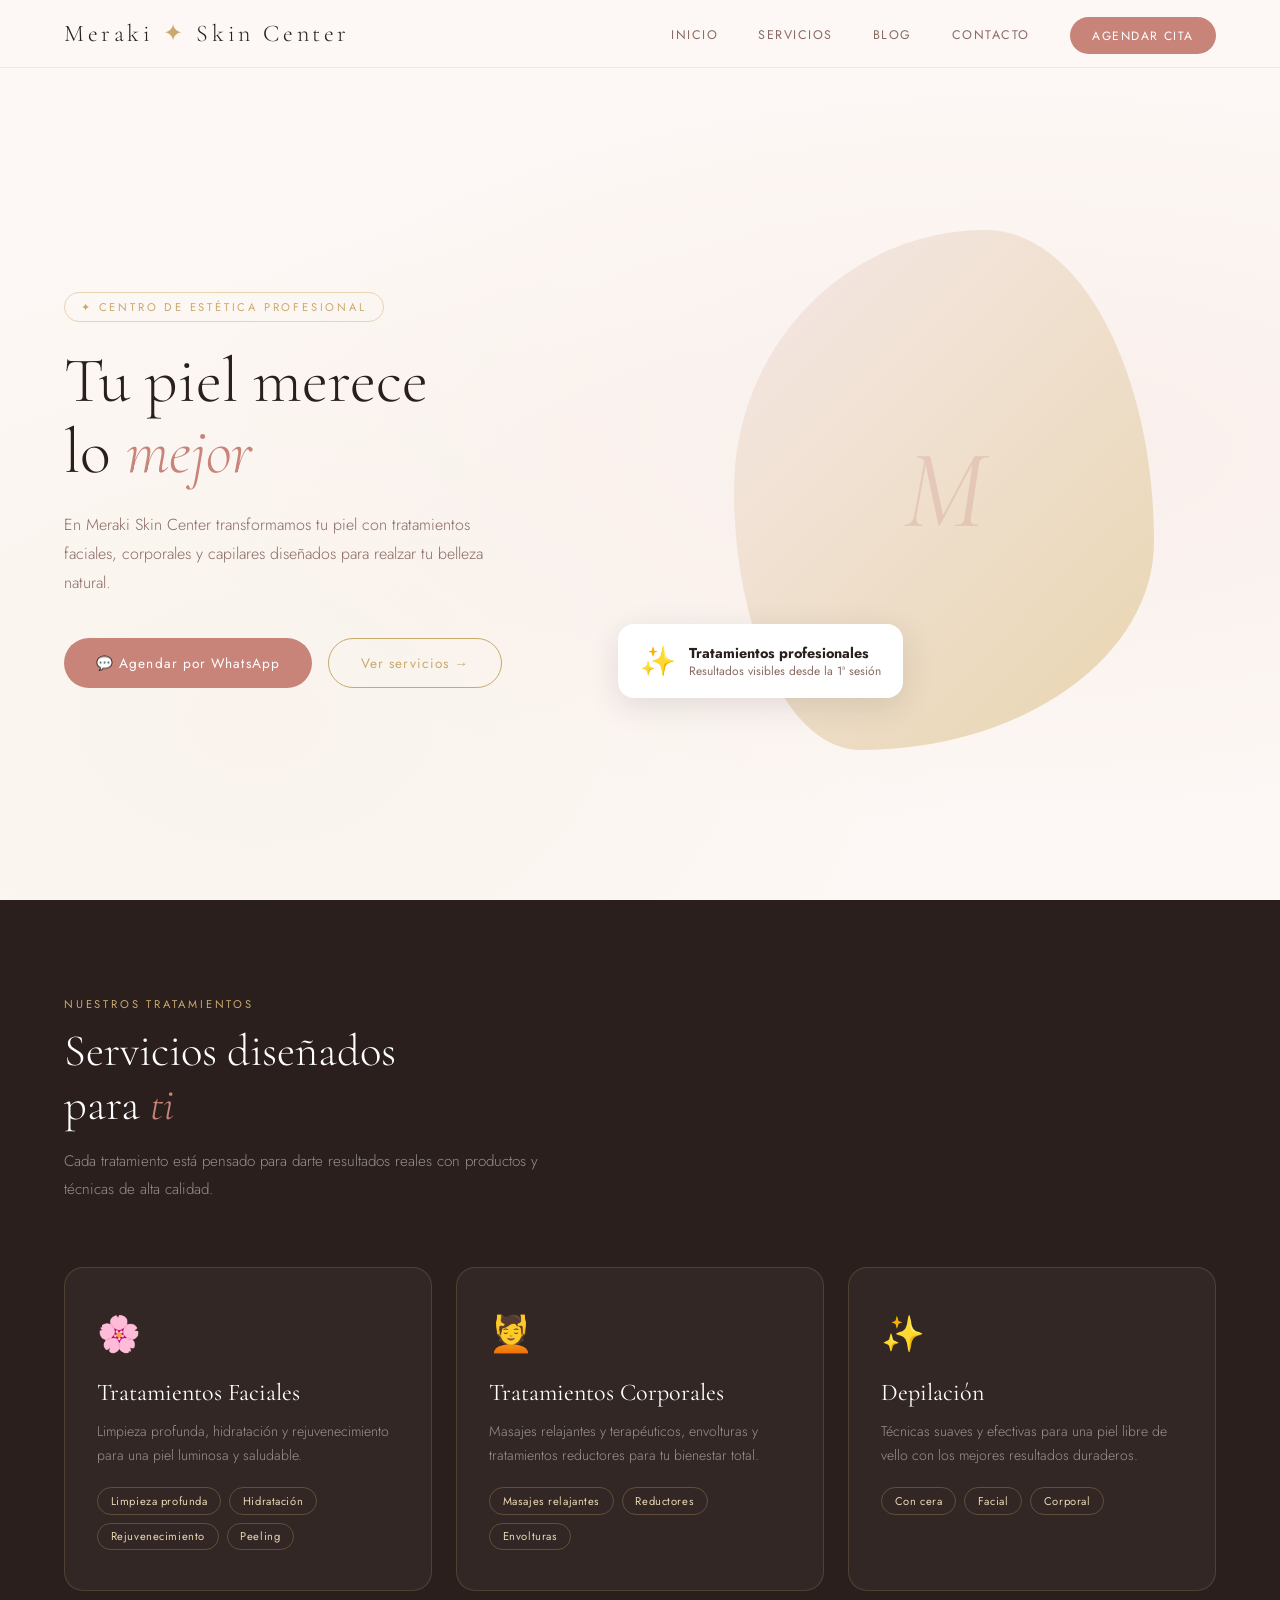
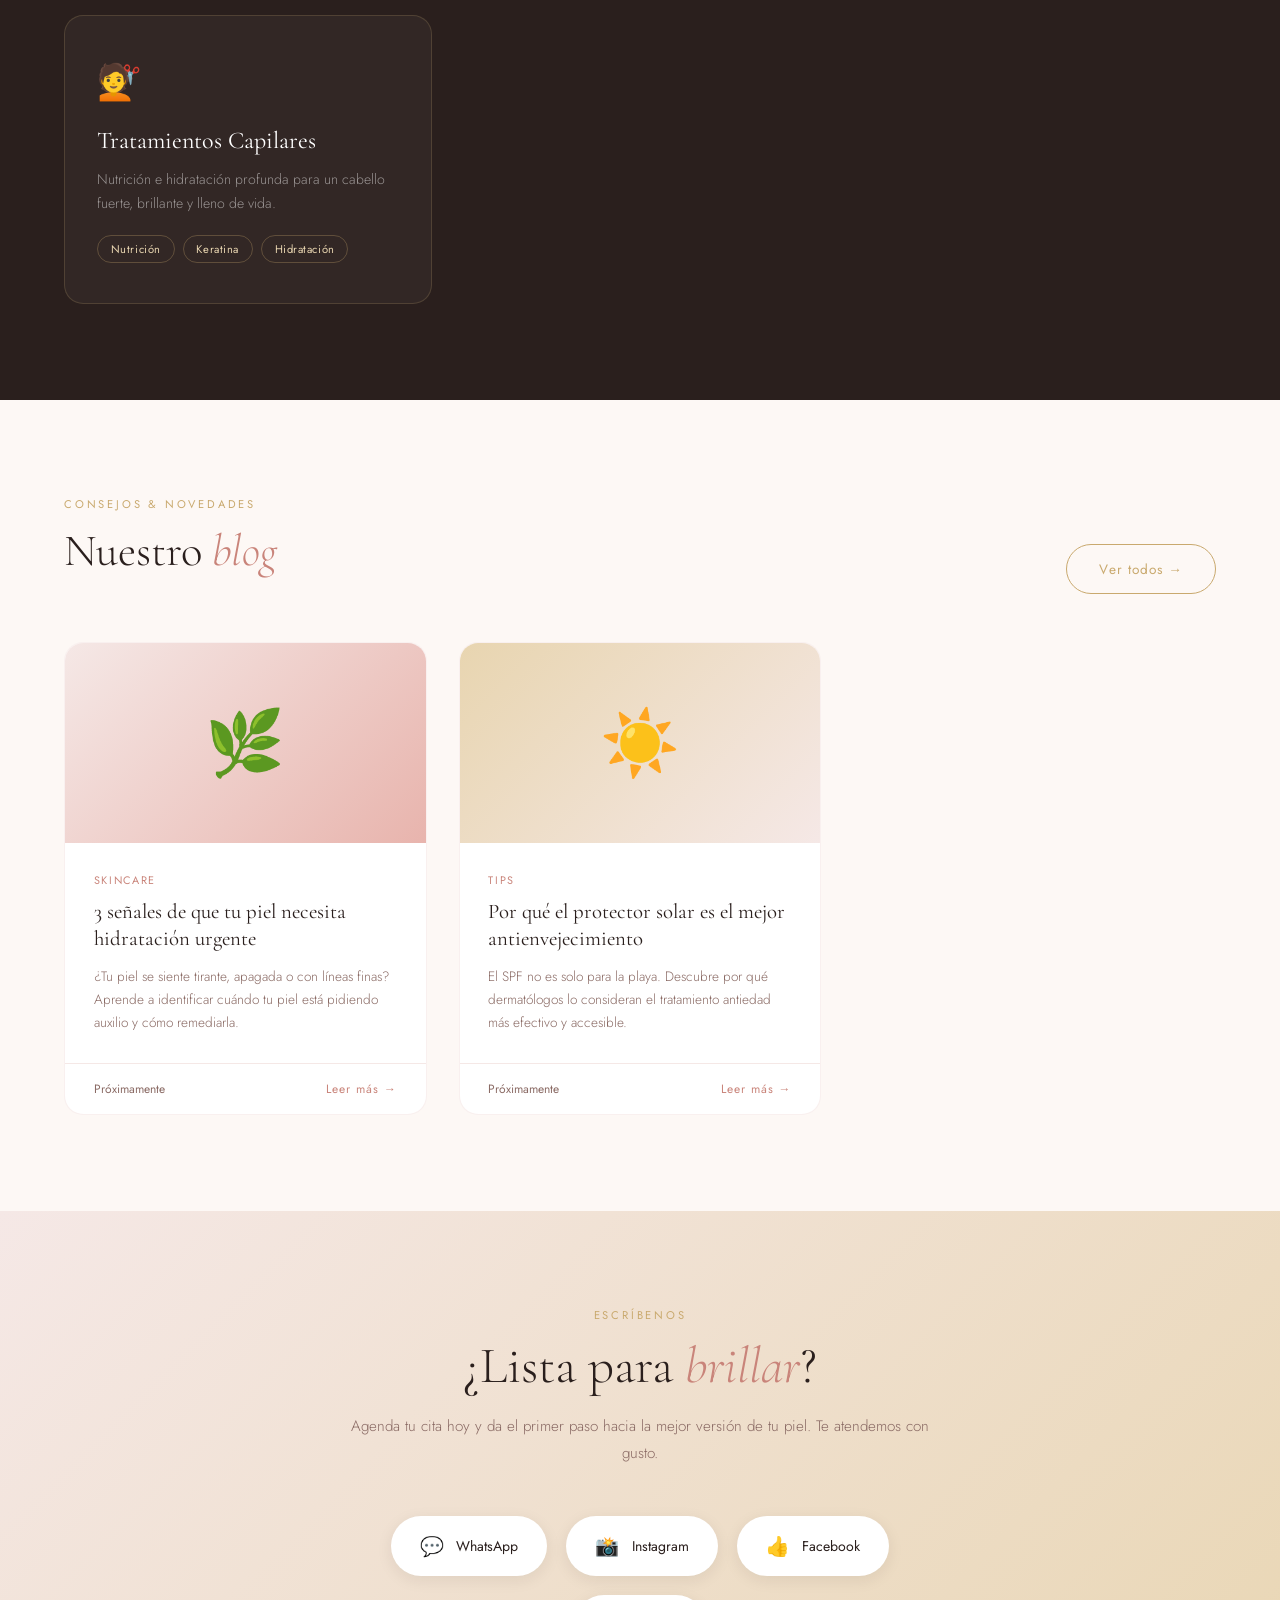
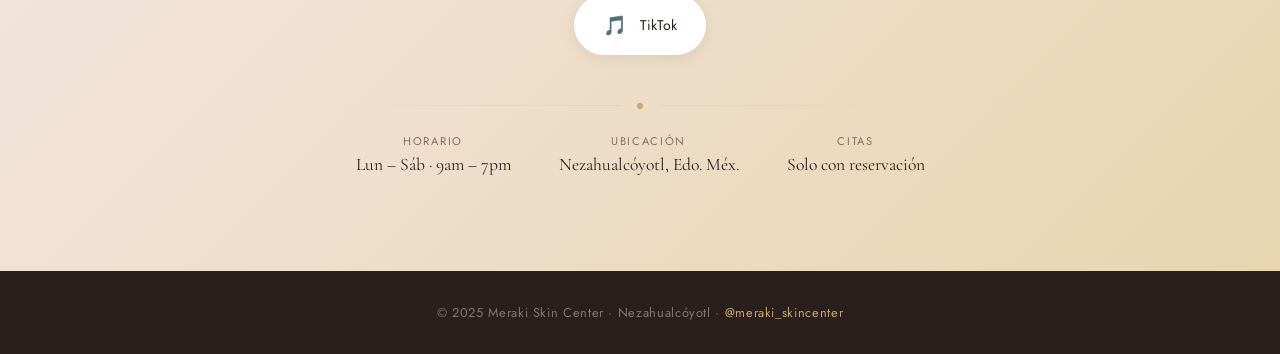
==== index.html @ 86d2dad9 "Update index.html agregar whatsapp faltante" ====
<!DOCTYPE html>
<html lang="es">
<head>
  <meta charset="UTF-8" />
  <meta name="viewport" content="width=device-width, initial-scale=1.0" />
  <title>Meraki Skin Center</title>
  <link href="https://fonts.googleapis.com/css2?family=Cormorant+Garamond:ital,wght@0,300;0,400;0,600;1,300;1,400&family=Jost:wght@300;400;500&display=swap" rel="stylesheet" />
  <style>
    :root {
      --rose: #c9847a;
      --rose-light: #e8b4ad;
      --rose-pale: #f5e8e6;
      --gold: #c9a96e;
      --gold-light: #e8d5b0;
      --cream: #fdf8f5;
      --dark: #2a1f1d;
      --dark-mid: #4a3530;
      --text: #3d2b27;
      --text-light: #8a6a64;
    }

    * { margin: 0; padding: 0; box-sizing: border-box; }

    html { scroll-behavior: smooth; }

    body {
      font-family: 'Jost', sans-serif;
      background: var(--cream);
      color: var(--text);
      overflow-x: hidden;
    }

    /* ── NAV ── */
    nav {
      position: fixed; top: 0; left: 0; right: 0; z-index: 100;
      display: flex; align-items: center; justify-content: space-between;
      padding: 1.2rem 4rem;
      background: rgba(253,248,245,0.92);
      backdrop-filter: blur(12px);
      border-bottom: 1px solid rgba(201,168,110,0.2);
      transition: all 0.3s;
    }
    .nav-logo {
      font-family: 'Cormorant Garamond', serif;
      font-size: 1.5rem;
      font-weight: 300;
      letter-spacing: 0.15em;
      color: var(--dark);
      text-decoration: none;
    }
    .nav-logo span { color: var(--gold); }
    .nav-links { display: flex; gap: 2.5rem; list-style: none; }
    .nav-links a {
      font-size: 0.78rem;
      letter-spacing: 0.12em;
      text-transform: uppercase;
      color: var(--text-light);
      text-decoration: none;
      transition: color 0.3s;
    }
    .nav-links a:hover { color: var(--rose); }
    .nav-cta {
      background: var(--rose);
      color: #fff !important;
      padding: 0.6rem 1.4rem;
      border-radius: 2rem;
      font-size: 0.75rem !important;
      letter-spacing: 0.1em;
      transition: background 0.3s !important;
    }
    .nav-cta:hover { background: var(--dark) !important; color: #fff !important; }

    /* ── HERO ── */
    #inicio {
      min-height: 100vh;
      display: grid;
      grid-template-columns: 1fr 1fr;
      align-items: center;
      padding: 0 4rem;
      gap: 4rem;
      padding-top: 80px;
      position: relative;
      overflow: hidden;
    }
    #inicio::before {
      content: '';
      position: absolute; inset: 0;
      background: radial-gradient(ellipse at 80% 50%, rgba(201,132,122,0.08) 0%, transparent 60%),
                  radial-gradient(ellipse at 20% 80%, rgba(201,169,110,0.06) 0%, transparent 50%);
      pointer-events: none;
    }
    .hero-text { z-index: 1; }
    .hero-label {
      display: inline-block;
      font-size: 0.7rem;
      letter-spacing: 0.25em;
      text-transform: uppercase;
      color: var(--gold);
      margin-bottom: 1.5rem;
      padding: 0.4rem 1rem;
      border: 1px solid var(--gold-light);
      border-radius: 2rem;
    }
    .hero-title {
      font-family: 'Cormorant Garamond', serif;
      font-size: clamp(3rem, 5vw, 5.5rem);
      font-weight: 300;
      line-height: 1.1;
      color: var(--dark);
      margin-bottom: 1.5rem;
    }
    .hero-title em {
      font-style: italic;
      color: var(--rose);
    }
    .hero-desc {
      font-size: 1rem;
      line-height: 1.8;
      color: var(--text-light);
      max-width: 420px;
      margin-bottom: 2.5rem;
      font-weight: 300;
    }
    .hero-btns { display: flex; gap: 1rem; flex-wrap: wrap; }
    .btn-primary {
      display: inline-flex; align-items: center; gap: 0.5rem;
      background: var(--rose);
      color: #fff;
      padding: 0.9rem 2rem;
      border-radius: 3rem;
      text-decoration: none;
      font-size: 0.85rem;
      letter-spacing: 0.08em;
      transition: all 0.3s;
      font-family: 'Jost', sans-serif;
    }
    .btn-primary:hover { background: var(--dark); transform: translateY(-2px); box-shadow: 0 8px 24px rgba(201,132,122,0.3); }
    .btn-secondary {
      display: inline-flex; align-items: center; gap: 0.5rem;
      border: 1px solid var(--gold);
      color: var(--gold);
      padding: 0.9rem 2rem;
      border-radius: 3rem;
      text-decoration: none;
      font-size: 0.85rem;
      letter-spacing: 0.08em;
      transition: all 0.3s;
      font-family: 'Jost', sans-serif;
    }
    .btn-secondary:hover { background: var(--gold); color: #fff; }

    .hero-visual {
      position: relative;
      display: flex;
      justify-content: center;
      align-items: center;
    }
    .hero-circle {
      width: min(420px, 45vw);
      height: min(520px, 55vw);
      background: linear-gradient(135deg, var(--rose-pale) 0%, var(--gold-light) 100%);
      border-radius: 60% 40% 70% 30% / 50% 60% 40% 50%;
      position: relative;
      animation: morphBlob 8s ease-in-out infinite;
      display: flex; align-items: center; justify-content: center;
    }
    @keyframes morphBlob {
      0%,100% { border-radius: 60% 40% 70% 30% / 50% 60% 40% 50%; }
      33% { border-radius: 40% 60% 30% 70% / 60% 40% 60% 40%; }
      66% { border-radius: 70% 30% 50% 50% / 40% 70% 30% 60%; }
    }
    .hero-circle-inner {
      font-family: 'Cormorant Garamond', serif;
      font-size: 7rem;
      color: rgba(201,132,122,0.25);
      font-style: italic;
      user-select: none;
    }
    .hero-badge {
      position: absolute;
      bottom: 10%;
      left: -10%;
      background: #fff;
      border-radius: 1rem;
      padding: 1rem 1.4rem;
      box-shadow: 0 8px 32px rgba(42,31,29,0.12);
      display: flex; gap: 0.8rem; align-items: center;
      animation: floatBadge 4s ease-in-out infinite;
    }
    @keyframes floatBadge {
      0%,100% { transform: translateY(0); }
      50% { transform: translateY(-8px); }
    }
    .badge-icon { font-size: 1.8rem; }
    .badge-text { font-size: 0.75rem; color: var(--text-light); line-height: 1.4; }
    .badge-text strong { display: block; color: var(--dark); font-size: 0.9rem; }

    /* ── SECTION BASE ── */
    section { padding: 6rem 4rem; }
    .section-label {
      font-size: 0.7rem;
      letter-spacing: 0.25em;
      text-transform: uppercase;
      color: var(--gold);
      margin-bottom: 0.8rem;
    }
    .section-title {
      font-family: 'Cormorant Garamond', serif;
      font-size: clamp(2rem, 3.5vw, 3.2rem);
      font-weight: 300;
      line-height: 1.2;
      color: var(--dark);
      margin-bottom: 1rem;
    }
    .section-title em { font-style: italic; color: var(--rose); }
    .section-sub {
      font-size: 0.95rem;
      color: var(--text-light);
      line-height: 1.8;
      max-width: 520px;
      font-weight: 300;
    }

    /* ── SERVICIOS ── */
    #servicios { background: var(--dark); color: #fff; }
    #servicios .section-label { color: var(--gold); }
    #servicios .section-title { color: #fff; }
    #servicios .section-sub { color: rgba(255,255,255,0.5); }

    .services-header { margin-bottom: 4rem; }
    .services-grid {
      display: grid;
      grid-template-columns: repeat(auto-fit, minmax(280px, 1fr));
      gap: 1.5rem;
    }
    .service-card {
      background: rgba(255,255,255,0.04);
      border: 1px solid rgba(201,169,110,0.2);
      border-radius: 1.2rem;
      padding: 2.5rem 2rem;
      transition: all 0.4s;
      cursor: default;
    }
    .service-card:hover {
      background: rgba(201,132,122,0.1);
      border-color: var(--rose);
      transform: translateY(-4px);
    }
    .service-icon {
      font-size: 2.2rem;
      margin-bottom: 1.2rem;
      display: block;
    }
    .service-name {
      font-family: 'Cormorant Garamond', serif;
      font-size: 1.5rem;
      font-weight: 400;
      color: #fff;
      margin-bottom: 0.8rem;
    }
    .service-desc {
      font-size: 0.88rem;
      color: rgba(255,255,255,0.5);
      line-height: 1.7;
      font-weight: 300;
    }
    .service-items {
      margin-top: 1.2rem;
      display: flex;
      flex-wrap: wrap;
      gap: 0.5rem;
    }
    .service-tag {
      font-size: 0.7rem;
      padding: 0.3rem 0.8rem;
      border-radius: 2rem;
      border: 1px solid rgba(201,169,110,0.3);
      color: var(--gold-light);
      letter-spacing: 0.05em;
    }

    /* ── BLOG ── */
    #blog { background: var(--cream); }
    .blog-header {
      display: flex;
      justify-content: space-between;
      align-items: flex-end;
      margin-bottom: 3rem;
      flex-wrap: wrap;
      gap: 1rem;
    }
    .blog-grid {
      display: grid;
      grid-template-columns: repeat(auto-fit, minmax(300px, 1fr));
      gap: 2rem;
    }
    .blog-card {
      background: #fff;
      border-radius: 1.2rem;
      overflow: hidden;
      border: 1px solid rgba(201,132,122,0.12);
      transition: all 0.4s;
    }
    .blog-card:hover { transform: translateY(-6px); box-shadow: 0 16px 48px rgba(201,132,122,0.15); }
    .blog-thumb {
      height: 200px;
      display: flex; align-items: center; justify-content: center;
      font-size: 4rem;
    }
    .blog-thumb-1 { background: linear-gradient(135deg, var(--rose-pale), var(--rose-light)); }
    .blog-thumb-2 { background: linear-gradient(135deg, var(--gold-light), var(--rose-pale)); }
    .blog-thumb-3 { background: linear-gradient(135deg, var(--rose-pale), var(--gold-light)); }
    .blog-body { padding: 1.8rem; }
    .blog-tag {
      font-size: 0.68rem;
      letter-spacing: 0.15em;
      text-transform: uppercase;
      color: var(--rose);
      margin-bottom: 0.6rem;
      display: block;
    }
    .blog-title {
      font-family: 'Cormorant Garamond', serif;
      font-size: 1.3rem;
      font-weight: 400;
      color: var(--dark);
      line-height: 1.3;
      margin-bottom: 0.8rem;
    }
    .blog-excerpt {
      font-size: 0.85rem;
      color: var(--text-light);
      line-height: 1.7;
      font-weight: 300;
    }
    .blog-footer {
      padding: 1rem 1.8rem;
      border-top: 1px solid var(--rose-pale);
      display: flex;
      justify-content: space-between;
      align-items: center;
    }
    .blog-date { font-size: 0.75rem; color: var(--text-light); }
    .blog-read {
      font-size: 0.75rem;
      color: var(--rose);
      text-decoration: none;
      letter-spacing: 0.08em;
      transition: color 0.3s;
    }
    .blog-read:hover { color: var(--dark); }

    /* ── CONTACTO ── */
    #contacto {
      background: linear-gradient(135deg, var(--rose-pale) 0%, var(--gold-light) 100%);
      text-align: center;
    }
    .contact-inner { max-width: 600px; margin: 0 auto; }
    .contact-inner .section-title { font-size: clamp(2.2rem, 4vw, 3.8rem); }
    .contact-inner .section-sub { max-width: 100%; margin: 0 auto 3rem; }
    .contact-options {
      display: flex;
      justify-content: center;
      gap: 1.2rem;
      flex-wrap: wrap;
      margin-bottom: 3rem;
    }
    .contact-option {
      display: flex;
      align-items: center;
      gap: 0.8rem;
      background: #fff;
      padding: 1rem 1.8rem;
      border-radius: 3rem;
      text-decoration: none;
      color: var(--dark);
      font-size: 0.88rem;
      transition: all 0.3s;
      box-shadow: 0 4px 16px rgba(42,31,29,0.08);
    }
    .contact-option:hover { transform: translateY(-3px); box-shadow: 0 8px 28px rgba(42,31,29,0.15); }
    .contact-option span { font-size: 1.2rem; }
    .contact-info {
      display: flex;
      justify-content: center;
      gap: 3rem;
      flex-wrap: wrap;
    }
    .info-item { text-align: center; }
    .info-label {
      font-size: 0.7rem;
      letter-spacing: 0.15em;
      text-transform: uppercase;
      color: var(--text-light);
      margin-bottom: 0.3rem;
    }
    .info-value {
      font-family: 'Cormorant Garamond', serif;
      font-size: 1.1rem;
      color: var(--dark);
    }

    /* ── FOOTER ── */
    footer {
      background: var(--dark);
      color: rgba(255,255,255,0.4);
      text-align: center;
      padding: 2rem 4rem;
      font-size: 0.8rem;
      letter-spacing: 0.05em;
    }
    footer a { color: var(--gold); text-decoration: none; }

    /* ── DECORATIVE LINE ── */
    .deco-line {
      display: flex; align-items: center; gap: 1rem;
      margin-bottom: 1.5rem;
    }
    .deco-line::before, .deco-line::after {
      content: ''; flex: 1;
      height: 1px;
      background: linear-gradient(to right, transparent, var(--gold-light));
    }
    .deco-line::after { background: linear-gradient(to left, transparent, var(--gold-light)); }
    .deco-dot { width: 6px; height: 6px; background: var(--gold); border-radius: 50%; }

    /* ── ANIMATIONS ── */
    .fade-up {
      opacity: 0;
      transform: translateY(30px);
      transition: opacity 0.7s ease, transform 0.7s ease;
    }
    .fade-up.visible {
      opacity: 1;
      transform: translateY(0);
    }

    /* ── MOBILE ── */
    @media (max-width: 768px) {
      nav { padding: 1rem 1.5rem; }
      .nav-links { display: none; }
      #inicio { grid-template-columns: 1fr; padding: 6rem 1.5rem 3rem; text-align: center; }
      .hero-visual { display: none; }
      .hero-desc { margin: 0 auto 2rem; }
      .hero-btns { justify-content: center; }
      section { padding: 4rem 1.5rem; }
      .blog-header { flex-direction: column; align-items: flex-start; }
    }
  </style>
</head>
<body>

<!-- NAV -->
<nav>
  <a href="#inicio" class="nav-logo">Meraki <span>✦</span> Skin Center</a>
  <ul class="nav-links">
    <li><a href="#inicio">Inicio</a></li>
    <li><a href="#servicios">Servicios</a></li>
    <li><a href="#blog">Blog</a></li>
    <li><a href="#contacto">Contacto</a></li>
    <li><a href="https://wa.me/5215518443473?text=Hola,%20quiero%20agendar%20una%20cita%20en%20Meraki%20Skin%20Center" target="_blank" class="nav-cta">Agendar cita</a></li>
  </ul>
</nav>

<!-- HERO -->
<section id="inicio">
  <div class="hero-text">
    <span class="hero-label">✦ Centro de Estética Profesional</span>
    <h1 class="hero-title">
      Tu piel merece<br>
      lo <em>mejor</em>
    </h1>
    <p class="hero-desc">
      En Meraki Skin Center transformamos tu piel con tratamientos faciales, corporales y capilares diseñados para realzar tu belleza natural.
    </p>
    <div class="hero-btns">
      <a href="https://wa.me/5215518443473?text=Hola,%20quiero%20agendar%20una%20cita%20en%20Meraki%20Skin%20Center" target="_blank" class="btn-primary">
        💬 Agendar por WhatsApp
      </a>
      <a href="#servicios" class="btn-secondary">
        Ver servicios →
      </a>
    </div>
  </div>
  <div class="hero-visual">
    <div class="hero-circle">
      <span class="hero-circle-inner">M</span>
    </div>
    <div class="hero-badge">
      <span class="badge-icon">✨</span>
      <div class="badge-text">
        <strong>Tratamientos profesionales</strong>
        Resultados visibles desde la 1ª sesión
      </div>
    </div>
  </div>
</section>

<!-- SERVICIOS -->
<section id="servicios">
  <div class="services-header fade-up">
    <div class="section-label">Nuestros tratamientos</div>
    <h2 class="section-title">Servicios diseñados<br>para <em>ti</em></h2>
    <p class="section-sub">Cada tratamiento está pensado para darte resultados reales con productos y técnicas de alta calidad.</p>
  </div>
  <div class="services-grid">
    <div class="service-card fade-up">
      <span class="service-icon">🌸</span>
      <div class="service-name">Tratamientos Faciales</div>
      <p class="service-desc">Limpieza profunda, hidratación y rejuvenecimiento para una piel luminosa y saludable.</p>
      <div class="service-items">
        <span class="service-tag">Limpieza profunda</span>
        <span class="service-tag">Hidratación</span>
        <span class="service-tag">Rejuvenecimiento</span>
        <span class="service-tag">Peeling</span>
      </div>
    </div>
    <div class="service-card fade-up">
      <span class="service-icon">💆</span>
      <div class="service-name">Tratamientos Corporales</div>
      <p class="service-desc">Masajes relajantes y terapéuticos, envolturas y tratamientos reductores para tu bienestar total.</p>
      <div class="service-items">
        <span class="service-tag">Masajes relajantes</span>
        <span class="service-tag">Reductores</span>
        <span class="service-tag">Envolturas</span>
      </div>
    </div>
    <div class="service-card fade-up">
      <span class="service-icon">✨</span>
      <div class="service-name">Depilación</div>
      <p class="service-desc">Técnicas suaves y efectivas para una piel libre de vello con los mejores resultados duraderos.</p>
      <div class="service-items">
        <span class="service-tag">Con cera</span>
        <span class="service-tag">Facial</span>
        <span class="service-tag">Corporal</span>
      </div>
    </div>
    <div class="service-card fade-up">
      <span class="service-icon">💇</span>
      <div class="service-name">Tratamientos Capilares</div>
      <p class="service-desc">Nutrición e hidratación profunda para un cabello fuerte, brillante y lleno de vida.</p>
      <div class="service-items">
        <span class="service-tag">Nutrición</span>
        <span class="service-tag">Keratina</span>
        <span class="service-tag">Hidratación</span>
      </div>
    </div>
  </div>
</section>

<!-- BLOG -->
<section id="blog">
  <div class="blog-header fade-up">
    <div>
      <div class="section-label">Consejos & novedades</div>
      <h2 class="section-title">Nuestro <em>blog</em></h2>
    </div>
    <a href="#contacto" class="btn-secondary">Ver todos →</a>
  </div>
  <div class="blog-grid">
    <div class="blog-card fade-up">
      <div class="blog-thumb blog-thumb-1">🌿</div>
      <div class="blog-body">
        <span class="blog-tag">Skincare</span>
        <div class="blog-title">3 señales de que tu piel necesita hidratación urgente</div>
        <p class="blog-excerpt">¿Tu piel se siente tirante, apagada o con líneas finas? Aprende a identificar cuándo tu piel está pidiendo auxilio y cómo remediarla.</p>
      </div>
      <div class="blog-footer">
        <span class="blog-date">Próximamente</span>
        <a href="#" class="blog-read">Leer más →</a>
      </div>
    </div>
    <div class="blog-card fade-up">
      <div class="blog-thumb blog-thumb-2">☀️</div>
      <div class="blog-body">
        <span class="blog-tag">Tips</span>
        <div class="blog-title">Por qué el protector solar es el mejor antienvejecimiento</div>
        <p class="blog-excerpt">El SPF no es solo para la playa. Descubre por qué dermatólogos lo consideran el tratamiento antiedad más efectivo y accesible.</p>
      </div>
      <div class="blog-footer">
        <span class="blog-date">Próximamente</span>
        <a href="#" class="blog-read">Leer más →</a>
      </div>
    </div>
    <div class="blog-card fade-up">
      <div class="blog-thumb blog-thumb-3">🌸</div>
      <div class="blog-body">
        <span class="blog-tag">Tratamientos</span>
        <div class="blog-title">¿Cuántas sesiones necesitas para ver resultados reales?</div>
        <p class="blog-excerpt">Una de las preguntas más frecuentes de nuestras clientas. Te explicamos qué esperar en cada etapa de tus tratamientos en Meraki.</p>
      </div>
      <div class="blog-footer">
        <span class="blog-date">Próximamente</span>
        <a href="#" class="blog-read">Leer más →</a>
      </div>
    </div>
  </div>
</section>

<!-- CONTACTO -->
<section id="contacto">
  <div class="contact-inner fade-up">
    <div class="section-label">Escríbenos</div>
    <h2 class="section-title">¿Lista para <em>brillar</em>?</h2>
    <p class="section-sub">Agenda tu cita hoy y da el primer paso hacia la mejor versión de tu piel. Te atendemos con gusto.</p>
    <div class="contact-options">
      <a href="https://wa.me/5215518443473?text=Hola,%20quiero%20agendar%20una%20cita%20en%20Meraki%20Skin%20Center" target="_blank" class="contact-option">
        <span>💬</span> WhatsApp
      </a>
      <a href="https://instagram.com/meraki_skincenter" target="_blank" class="contact-option">
        <span>📸</span> Instagram
      </a>
      <a href="https://facebook.com/meraki.skincenter" target="_blank" class="contact-option">
        <span>👍</span> Facebook
      </a>
      <a href="https://tiktok.com/@meraki_skincenter" target="_blank" class="contact-option">
        <span>🎵</span> TikTok
      </a>
    </div>
    <div class="deco-line"><div class="deco-dot"></div></div>
    <div class="contact-info">
      <div class="info-item">
        <div class="info-label">Horario</div>
        <div class="info-value">Lun – Sáb · 9am – 7pm</div>
      </div>
      <div class="info-item">
        <div class="info-label">Ubicación</div>
        <div class="info-value">Nezahualcóyotl, Edo. Méx.</div>
      </div>
      <div class="info-item">
        <div class="info-label">Citas</div>
        <div class="info-value">Solo con reservación</div>
      </div>
    </div>
  </div>
</section>

<!-- FOOTER -->
<footer>
  <p>© 2025 Meraki Skin Center · Nezahualcóyotl · 
    <a href="https://instagram.com/meraki_skincenter">@meraki_skincenter</a>
  </p>
</footer>

<script>
  // Fade-up on scroll
  const observer = new IntersectionObserver((entries) => {
    entries.forEach((entry, i) => {
      if (entry.isIntersecting) {
        setTimeout(() => entry.target.classList.add('visible'), i * 100);
      }
    });
  }, { threshold: 0.1 });
  document.querySelectorAll('.fade-up').forEach(el => observer.observe(el));
</script>

</body>
</html>
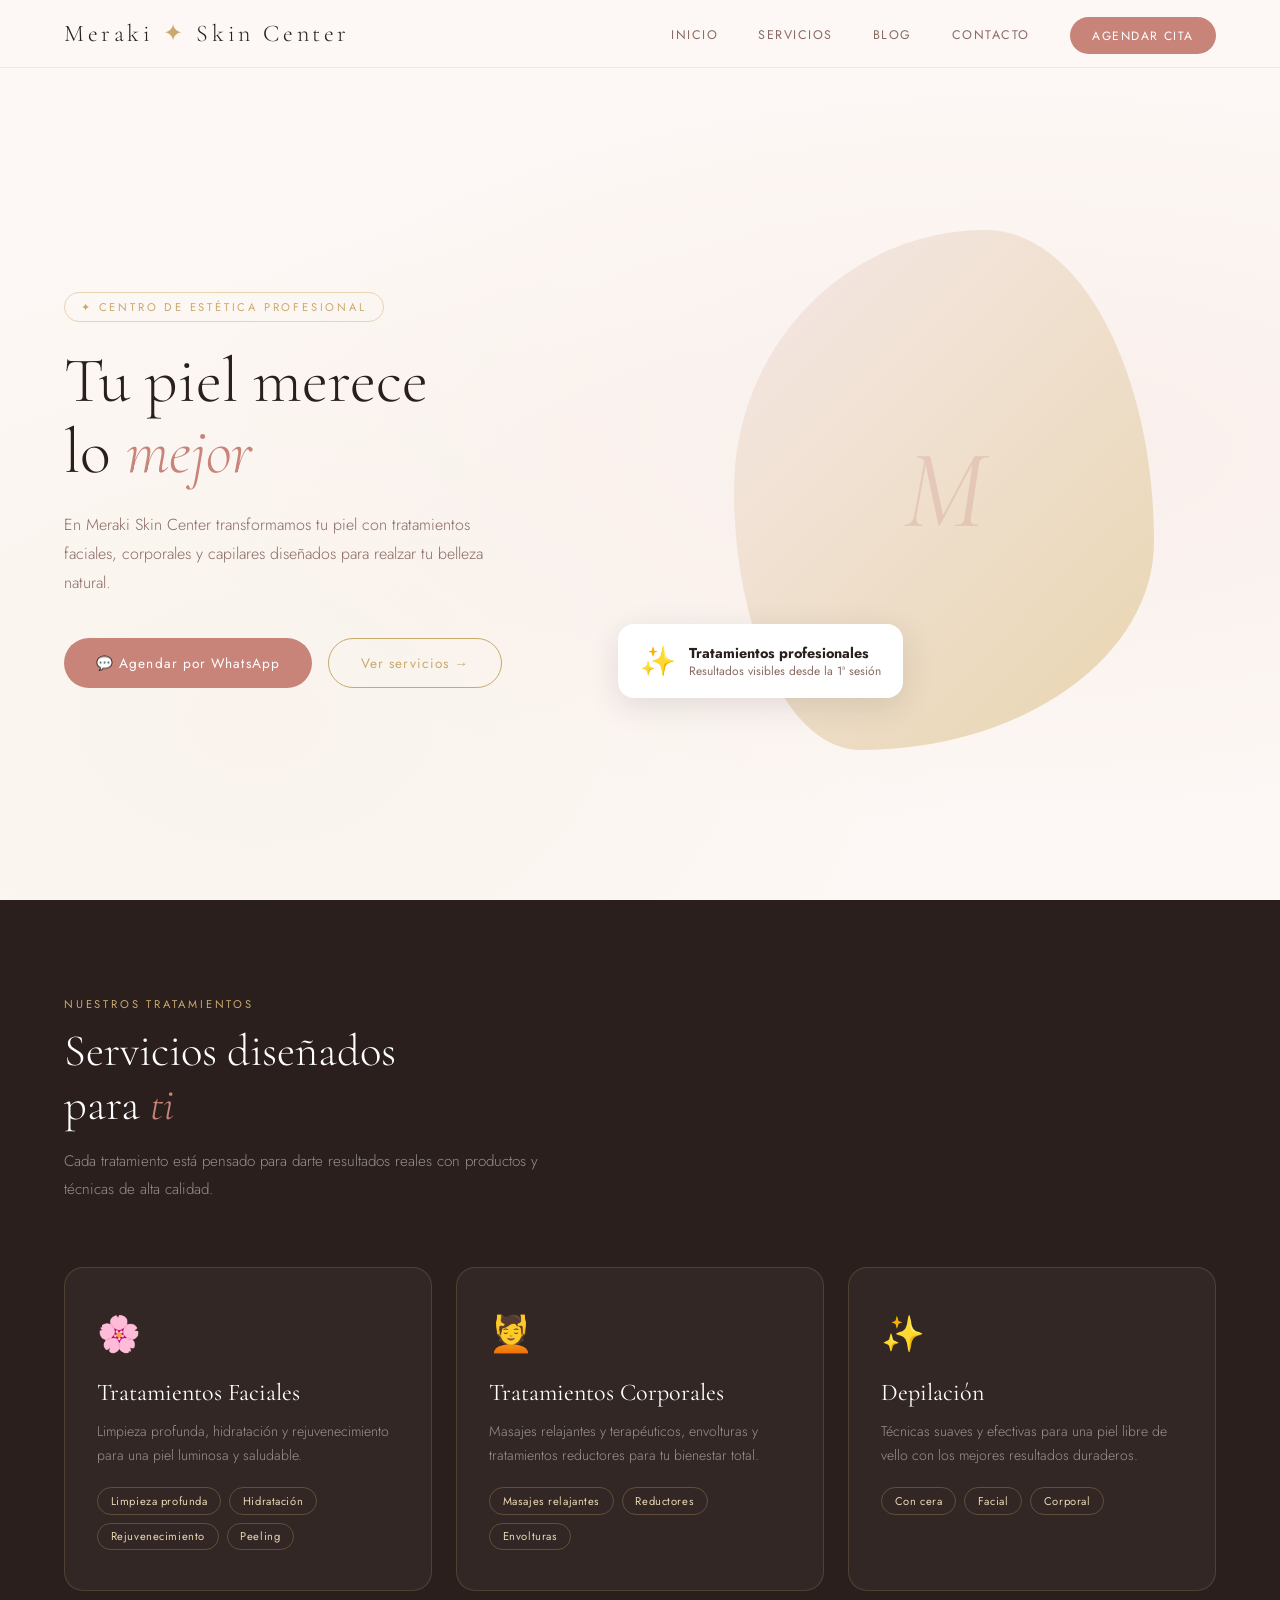
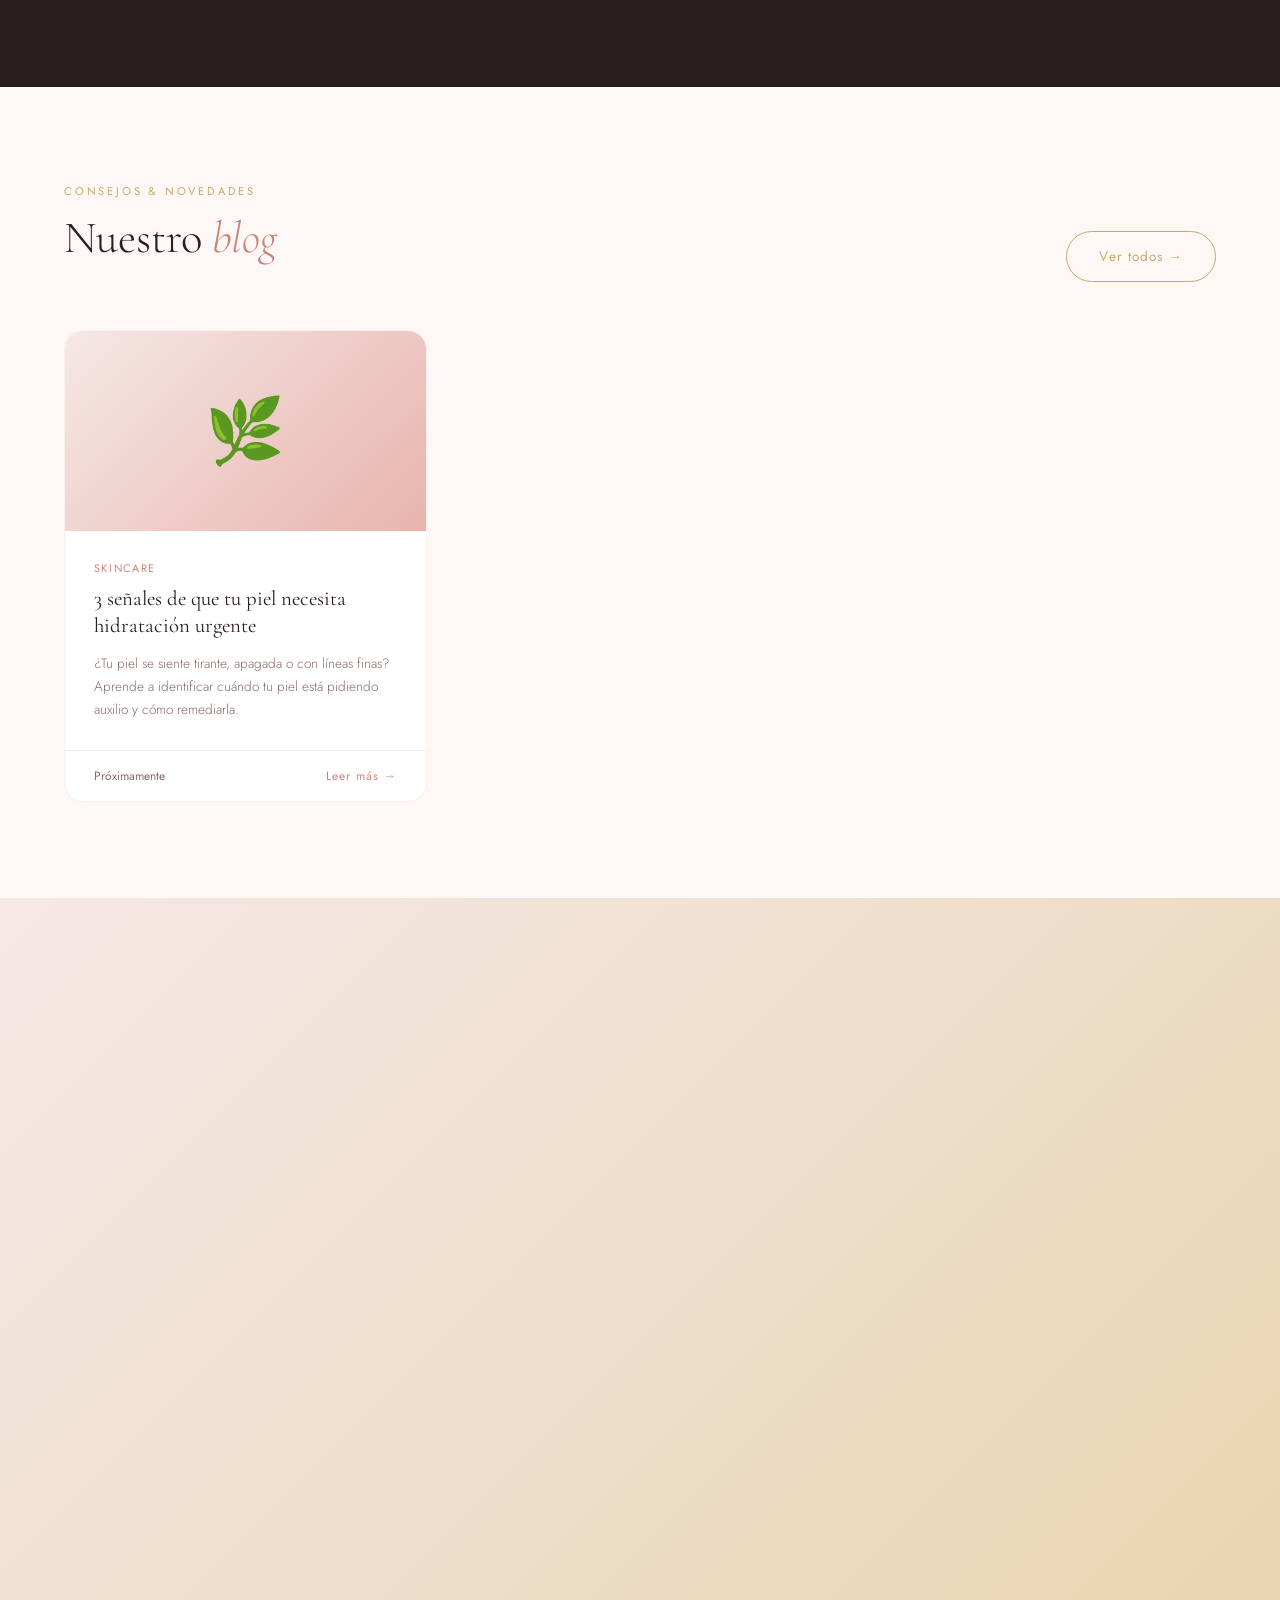
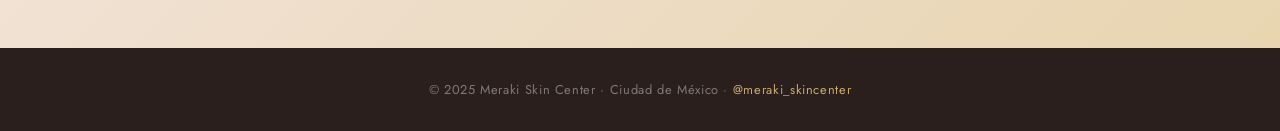
==== commit a429d5bc: "Add files via upload" ====
--- a/index.html
+++ b/index.html
@@ -1,658 +1,648 @@
-<!DOCTYPE html>
-<html lang="es">
-<head>
-  <meta charset="UTF-8" />
-  <meta name="viewport" content="width=device-width, initial-scale=1.0" />
-  <title>Meraki Skin Center</title>
-  <link href="https://fonts.googleapis.com/css2?family=Cormorant+Garamond:ital,wght@0,300;0,400;0,600;1,300;1,400&family=Jost:wght@300;400;500&display=swap" rel="stylesheet" />
-  <style>
-    :root {
-      --rose: #c9847a;
-      --rose-light: #e8b4ad;
-      --rose-pale: #f5e8e6;
-      --gold: #c9a96e;
-      --gold-light: #e8d5b0;
-      --cream: #fdf8f5;
-      --dark: #2a1f1d;
-      --dark-mid: #4a3530;
-      --text: #3d2b27;
-      --text-light: #8a6a64;
-    }
-
-    * { margin: 0; padding: 0; box-sizing: border-box; }
-
-    html { scroll-behavior: smooth; }
-
-    body {
-      font-family: 'Jost', sans-serif;
-      background: var(--cream);
-      color: var(--text);
-      overflow-x: hidden;
-    }
-
-    /* ── NAV ── */
-    nav {
-      position: fixed; top: 0; left: 0; right: 0; z-index: 100;
-      display: flex; align-items: center; justify-content: space-between;
-      padding: 1.2rem 4rem;
-      background: rgba(253,248,245,0.92);
-      backdrop-filter: blur(12px);
-      border-bottom: 1px solid rgba(201,168,110,0.2);
-      transition: all 0.3s;
-    }
-    .nav-logo {
-      font-family: 'Cormorant Garamond', serif;
-      font-size: 1.5rem;
-      font-weight: 300;
-      letter-spacing: 0.15em;
-      color: var(--dark);
-      text-decoration: none;
-    }
-    .nav-logo span { color: var(--gold); }
-    .nav-links { display: flex; gap: 2.5rem; list-style: none; }
-    .nav-links a {
-      font-size: 0.78rem;
-      letter-spacing: 0.12em;
-      text-transform: uppercase;
-      color: var(--text-light);
-      text-decoration: none;
-      transition: color 0.3s;
-    }
-    .nav-links a:hover { color: var(--rose); }
-    .nav-cta {
-      background: var(--rose);
-      color: #fff !important;
-      padding: 0.6rem 1.4rem;
-      border-radius: 2rem;
-      font-size: 0.75rem !important;
-      letter-spacing: 0.1em;
-      transition: background 0.3s !important;
-    }
-    .nav-cta:hover { background: var(--dark) !important; color: #fff !important; }
-
-    /* ── HERO ── */
-    #inicio {
-      min-height: 100vh;
-      display: grid;
-      grid-template-columns: 1fr 1fr;
-      align-items: center;
-      padding: 0 4rem;
-      gap: 4rem;
-      padding-top: 80px;
-      position: relative;
-      overflow: hidden;
-    }
-    #inicio::before {
-      content: '';
-      position: absolute; inset: 0;
-      background: radial-gradient(ellipse at 80% 50%, rgba(201,132,122,0.08) 0%, transparent 60%),
-                  radial-gradient(ellipse at 20% 80%, rgba(201,169,110,0.06) 0%, transparent 50%);
-      pointer-events: none;
-    }
-    .hero-text { z-index: 1; }
-    .hero-label {
-      display: inline-block;
-      font-size: 0.7rem;
-      letter-spacing: 0.25em;
-      text-transform: uppercase;
-      color: var(--gold);
-      margin-bottom: 1.5rem;
-      padding: 0.4rem 1rem;
-      border: 1px solid var(--gold-light);
-      border-radius: 2rem;
-    }
-    .hero-title {
-      font-family: 'Cormorant Garamond', serif;
-      font-size: clamp(3rem, 5vw, 5.5rem);
-      font-weight: 300;
-      line-height: 1.1;
-      color: var(--dark);
-      margin-bottom: 1.5rem;
-    }
-    .hero-title em {
-      font-style: italic;
-      color: var(--rose);
-    }
-    .hero-desc {
-      font-size: 1rem;
-      line-height: 1.8;
-      color: var(--text-light);
-      max-width: 420px;
-      margin-bottom: 2.5rem;
-      font-weight: 300;
-    }
-    .hero-btns { display: flex; gap: 1rem; flex-wrap: wrap; }
-    .btn-primary {
-      display: inline-flex; align-items: center; gap: 0.5rem;
-      background: var(--rose);
-      color: #fff;
-      padding: 0.9rem 2rem;
-      border-radius: 3rem;
-      text-decoration: none;
-      font-size: 0.85rem;
-      letter-spacing: 0.08em;
-      transition: all 0.3s;
-      font-family: 'Jost', sans-serif;
-    }
-    .btn-primary:hover { background: var(--dark); transform: translateY(-2px); box-shadow: 0 8px 24px rgba(201,132,122,0.3); }
-    .btn-secondary {
-      display: inline-flex; align-items: center; gap: 0.5rem;
-      border: 1px solid var(--gold);
-      color: var(--gold);
-      padding: 0.9rem 2rem;
-      border-radius: 3rem;
-      text-decoration: none;
-      font-size: 0.85rem;
-      letter-spacing: 0.08em;
-      transition: all 0.3s;
-      font-family: 'Jost', sans-serif;
-    }
-    .btn-secondary:hover { background: var(--gold); color: #fff; }
-
-    .hero-visual {
-      position: relative;
-      display: flex;
-      justify-content: center;
-      align-items: center;
-    }
-    .hero-circle {
-      width: min(420px, 45vw);
-      height: min(520px, 55vw);
-      background: linear-gradient(135deg, var(--rose-pale) 0%, var(--gold-light) 100%);
-      border-radius: 60% 40% 70% 30% / 50% 60% 40% 50%;
-      position: relative;
-      animation: morphBlob 8s ease-in-out infinite;
-      display: flex; align-items: center; justify-content: center;
-    }
-    @keyframes morphBlob {
-      0%,100% { border-radius: 60% 40% 70% 30% / 50% 60% 40% 50%; }
-      33% { border-radius: 40% 60% 30% 70% / 60% 40% 60% 40%; }
-      66% { border-radius: 70% 30% 50% 50% / 40% 70% 30% 60%; }
-    }
-    .hero-circle-inner {
-      font-family: 'Cormorant Garamond', serif;
-      font-size: 7rem;
-      color: rgba(201,132,122,0.25);
-      font-style: italic;
-      user-select: none;
-    }
-    .hero-badge {
-      position: absolute;
-      bottom: 10%;
-      left: -10%;
-      background: #fff;
-      border-radius: 1rem;
-      padding: 1rem 1.4rem;
-      box-shadow: 0 8px 32px rgba(42,31,29,0.12);
-      display: flex; gap: 0.8rem; align-items: center;
-      animation: floatBadge 4s ease-in-out infinite;
-    }
-    @keyframes floatBadge {
-      0%,100% { transform: translateY(0); }
-      50% { transform: translateY(-8px); }
-    }
-    .badge-icon { font-size: 1.8rem; }
-    .badge-text { font-size: 0.75rem; color: var(--text-light); line-height: 1.4; }
-    .badge-text strong { display: block; color: var(--dark); font-size: 0.9rem; }
-
-    /* ── SECTION BASE ── */
-    section { padding: 6rem 4rem; }
-    .section-label {
-      font-size: 0.7rem;
-      letter-spacing: 0.25em;
-      text-transform: uppercase;
-      color: var(--gold);
-      margin-bottom: 0.8rem;
-    }
-    .section-title {
-      font-family: 'Cormorant Garamond', serif;
-      font-size: clamp(2rem, 3.5vw, 3.2rem);
-      font-weight: 300;
-      line-height: 1.2;
-      color: var(--dark);
-      margin-bottom: 1rem;
-    }
-    .section-title em { font-style: italic; color: var(--rose); }
-    .section-sub {
-      font-size: 0.95rem;
-      color: var(--text-light);
-      line-height: 1.8;
-      max-width: 520px;
-      font-weight: 300;
-    }
-
-    /* ── SERVICIOS ── */
-    #servicios { background: var(--dark); color: #fff; }
-    #servicios .section-label { color: var(--gold); }
-    #servicios .section-title { color: #fff; }
-    #servicios .section-sub { color: rgba(255,255,255,0.5); }
-
-    .services-header { margin-bottom: 4rem; }
-    .services-grid {
-      display: grid;
-      grid-template-columns: repeat(auto-fit, minmax(280px, 1fr));
-      gap: 1.5rem;
-    }
-    .service-card {
-      background: rgba(255,255,255,0.04);
-      border: 1px solid rgba(201,169,110,0.2);
-      border-radius: 1.2rem;
-      padding: 2.5rem 2rem;
-      transition: all 0.4s;
-      cursor: default;
-    }
-    .service-card:hover {
-      background: rgba(201,132,122,0.1);
-      border-color: var(--rose);
-      transform: translateY(-4px);
-    }
-    .service-icon {
-      font-size: 2.2rem;
-      margin-bottom: 1.2rem;
-      display: block;
-    }
-    .service-name {
-      font-family: 'Cormorant Garamond', serif;
-      font-size: 1.5rem;
-      font-weight: 400;
-      color: #fff;
-      margin-bottom: 0.8rem;
-    }
-    .service-desc {
-      font-size: 0.88rem;
-      color: rgba(255,255,255,0.5);
-      line-height: 1.7;
-      font-weight: 300;
-    }
-    .service-items {
-      margin-top: 1.2rem;
-      display: flex;
-      flex-wrap: wrap;
-      gap: 0.5rem;
-    }
-    .service-tag {
-      font-size: 0.7rem;
-      padding: 0.3rem 0.8rem;
-      border-radius: 2rem;
-      border: 1px solid rgba(201,169,110,0.3);
-      color: var(--gold-light);
-      letter-spacing: 0.05em;
-    }
-
-    /* ── BLOG ── */
-    #blog { background: var(--cream); }
-    .blog-header {
-      display: flex;
-      justify-content: space-between;
-      align-items: flex-end;
-      margin-bottom: 3rem;
-      flex-wrap: wrap;
-      gap: 1rem;
-    }
-    .blog-grid {
-      display: grid;
-      grid-template-columns: repeat(auto-fit, minmax(300px, 1fr));
-      gap: 2rem;
-    }
-    .blog-card {
-      background: #fff;
-      border-radius: 1.2rem;
-      overflow: hidden;
-      border: 1px solid rgba(201,132,122,0.12);
-      transition: all 0.4s;
-    }
-    .blog-card:hover { transform: translateY(-6px); box-shadow: 0 16px 48px rgba(201,132,122,0.15); }
-    .blog-thumb {
-      height: 200px;
-      display: flex; align-items: center; justify-content: center;
-      font-size: 4rem;
-    }
-    .blog-thumb-1 { background: linear-gradient(135deg, var(--rose-pale), var(--rose-light)); }
-    .blog-thumb-2 { background: linear-gradient(135deg, var(--gold-light), var(--rose-pale)); }
-    .blog-thumb-3 { background: linear-gradient(135deg, var(--rose-pale), var(--gold-light)); }
-    .blog-body { padding: 1.8rem; }
-    .blog-tag {
-      font-size: 0.68rem;
-      letter-spacing: 0.15em;
-      text-transform: uppercase;
-      color: var(--rose);
-      margin-bottom: 0.6rem;
-      display: block;
-    }
-    .blog-title {
-      font-family: 'Cormorant Garamond', serif;
-      font-size: 1.3rem;
-      font-weight: 400;
-      color: var(--dark);
-      line-height: 1.3;
-      margin-bottom: 0.8rem;
-    }
-    .blog-excerpt {
-      font-size: 0.85rem;
-      color: var(--text-light);
-      line-height: 1.7;
-      font-weight: 300;
-    }
-    .blog-footer {
-      padding: 1rem 1.8rem;
-      border-top: 1px solid var(--rose-pale);
-      display: flex;
-      justify-content: space-between;
-      align-items: center;
-    }
-    .blog-date { font-size: 0.75rem; color: var(--text-light); }
-    .blog-read {
-      font-size: 0.75rem;
-      color: var(--rose);
-      text-decoration: none;
-      letter-spacing: 0.08em;
-      transition: color 0.3s;
-    }
-    .blog-read:hover { color: var(--dark); }
-
-    /* ── CONTACTO ── */
-    #contacto {
-      background: linear-gradient(135deg, var(--rose-pale) 0%, var(--gold-light) 100%);
-      text-align: center;
-    }
-    .contact-inner { max-width: 600px; margin: 0 auto; }
-    .contact-inner .section-title { font-size: clamp(2.2rem, 4vw, 3.8rem); }
-    .contact-inner .section-sub { max-width: 100%; margin: 0 auto 3rem; }
-    .contact-options {
-      display: flex;
-      justify-content: center;
-      gap: 1.2rem;
-      flex-wrap: wrap;
-      margin-bottom: 3rem;
-    }
-    .contact-option {
-      display: flex;
-      align-items: center;
-      gap: 0.8rem;
-      background: #fff;
-      padding: 1rem 1.8rem;
-      border-radius: 3rem;
-      text-decoration: none;
-      color: var(--dark);
-      font-size: 0.88rem;
-      transition: all 0.3s;
-      box-shadow: 0 4px 16px rgba(42,31,29,0.08);
-    }
-    .contact-option:hover { transform: translateY(-3px); box-shadow: 0 8px 28px rgba(42,31,29,0.15); }
-    .contact-option span { font-size: 1.2rem; }
-    .contact-info {
-      display: flex;
-      justify-content: center;
-      gap: 3rem;
-      flex-wrap: wrap;
-    }
-    .info-item { text-align: center; }
-    .info-label {
-      font-size: 0.7rem;
-      letter-spacing: 0.15em;
-      text-transform: uppercase;
-      color: var(--text-light);
-      margin-bottom: 0.3rem;
-    }
-    .info-value {
-      font-family: 'Cormorant Garamond', serif;
-      font-size: 1.1rem;
-      color: var(--dark);
-    }
-
-    /* ── FOOTER ── */
-    footer {
-      background: var(--dark);
-      color: rgba(255,255,255,0.4);
-      text-align: center;
-      padding: 2rem 4rem;
-      font-size: 0.8rem;
-      letter-spacing: 0.05em;
-    }
-    footer a { color: var(--gold); text-decoration: none; }
-
-    /* ── DECORATIVE LINE ── */
-    .deco-line {
-      display: flex; align-items: center; gap: 1rem;
-      margin-bottom: 1.5rem;
-    }
-    .deco-line::before, .deco-line::after {
-      content: ''; flex: 1;
-      height: 1px;
-      background: linear-gradient(to right, transparent, var(--gold-light));
-    }
-    .deco-line::after { background: linear-gradient(to left, transparent, var(--gold-light)); }
-    .deco-dot { width: 6px; height: 6px; background: var(--gold); border-radius: 50%; }
-
-    /* ── ANIMATIONS ── */
-    .fade-up {
-      opacity: 0;
-      transform: translateY(30px);
-      transition: opacity 0.7s ease, transform 0.7s ease;
-    }
-    .fade-up.visible {
-      opacity: 1;
-      transform: translateY(0);
-    }
-
-    /* ── MOBILE ── */
-    @media (max-width: 768px) {
-      nav { padding: 1rem 1.5rem; }
-      .nav-links { display: none; }
-      #inicio { grid-template-columns: 1fr; padding: 6rem 1.5rem 3rem; text-align: center; }
-      .hero-visual { display: none; }
-      .hero-desc { margin: 0 auto 2rem; }
-      .hero-btns { justify-content: center; }
-      section { padding: 4rem 1.5rem; }
-      .blog-header { flex-direction: column; align-items: flex-start; }
-    }
-  </style>
-</head>
-<body>
-
-<!-- NAV -->
-<nav>
-  <a href="#inicio" class="nav-logo">Meraki <span>✦</span> Skin Center</a>
-  <ul class="nav-links">
-    <li><a href="#inicio">Inicio</a></li>
-    <li><a href="#servicios">Servicios</a></li>
-    <li><a href="#blog">Blog</a></li>
-    <li><a href="#contacto">Contacto</a></li>
-    <li><a href="https://wa.me/5215518443473?text=Hola,%20quiero%20agendar%20una%20cita%20en%20Meraki%20Skin%20Center" target="_blank" class="nav-cta">Agendar cita</a></li>
-  </ul>
-</nav>
-
-<!-- HERO -->
-<section id="inicio">
-  <div class="hero-text">
-    <span class="hero-label">✦ Centro de Estética Profesional</span>
-    <h1 class="hero-title">
-      Tu piel merece<br>
-      lo <em>mejor</em>
-    </h1>
-    <p class="hero-desc">
-      En Meraki Skin Center transformamos tu piel con tratamientos faciales, corporales y capilares diseñados para realzar tu belleza natural.
-    </p>
-    <div class="hero-btns">
-      <a href="https://wa.me/5215518443473?text=Hola,%20quiero%20agendar%20una%20cita%20en%20Meraki%20Skin%20Center" target="_blank" class="btn-primary">
-        💬 Agendar por WhatsApp
-      </a>
-      <a href="#servicios" class="btn-secondary">
-        Ver servicios →
-      </a>
-    </div>
-  </div>
-  <div class="hero-visual">
-    <div class="hero-circle">
-      <span class="hero-circle-inner">M</span>
-    </div>
-    <div class="hero-badge">
-      <span class="badge-icon">✨</span>
-      <div class="badge-text">
-        <strong>Tratamientos profesionales</strong>
-        Resultados visibles desde la 1ª sesión
-      </div>
-    </div>
-  </div>
-</section>
-
-<!-- SERVICIOS -->
-<section id="servicios">
-  <div class="services-header fade-up">
-    <div class="section-label">Nuestros tratamientos</div>
-    <h2 class="section-title">Servicios diseñados<br>para <em>ti</em></h2>
-    <p class="section-sub">Cada tratamiento está pensado para darte resultados reales con productos y técnicas de alta calidad.</p>
-  </div>
-  <div class="services-grid">
-    <div class="service-card fade-up">
-      <span class="service-icon">🌸</span>
-      <div class="service-name">Tratamientos Faciales</div>
-      <p class="service-desc">Limpieza profunda, hidratación y rejuvenecimiento para una piel luminosa y saludable.</p>
-      <div class="service-items">
-        <span class="service-tag">Limpieza profunda</span>
-        <span class="service-tag">Hidratación</span>
-        <span class="service-tag">Rejuvenecimiento</span>
-        <span class="service-tag">Peeling</span>
-      </div>
-    </div>
-    <div class="service-card fade-up">
-      <span class="service-icon">💆</span>
-      <div class="service-name">Tratamientos Corporales</div>
-      <p class="service-desc">Masajes relajantes y terapéuticos, envolturas y tratamientos reductores para tu bienestar total.</p>
-      <div class="service-items">
-        <span class="service-tag">Masajes relajantes</span>
-        <span class="service-tag">Reductores</span>
-        <span class="service-tag">Envolturas</span>
-      </div>
-    </div>
-    <div class="service-card fade-up">
-      <span class="service-icon">✨</span>
-      <div class="service-name">Depilación</div>
-      <p class="service-desc">Técnicas suaves y efectivas para una piel libre de vello con los mejores resultados duraderos.</p>
-      <div class="service-items">
-        <span class="service-tag">Con cera</span>
-        <span class="service-tag">Facial</span>
-        <span class="service-tag">Corporal</span>
-      </div>
-    </div>
-    <div class="service-card fade-up">
-      <span class="service-icon">💇</span>
-      <div class="service-name">Tratamientos Capilares</div>
-      <p class="service-desc">Nutrición e hidratación profunda para un cabello fuerte, brillante y lleno de vida.</p>
-      <div class="service-items">
-        <span class="service-tag">Nutrición</span>
-        <span class="service-tag">Keratina</span>
-        <span class="service-tag">Hidratación</span>
-      </div>
-    </div>
-  </div>
-</section>
-
-<!-- BLOG -->
-<section id="blog">
-  <div class="blog-header fade-up">
-    <div>
-      <div class="section-label">Consejos & novedades</div>
-      <h2 class="section-title">Nuestro <em>blog</em></h2>
-    </div>
-    <a href="#contacto" class="btn-secondary">Ver todos →</a>
-  </div>
-  <div class="blog-grid">
-    <div class="blog-card fade-up">
-      <div class="blog-thumb blog-thumb-1">🌿</div>
-      <div class="blog-body">
-        <span class="blog-tag">Skincare</span>
-        <div class="blog-title">3 señales de que tu piel necesita hidratación urgente</div>
-        <p class="blog-excerpt">¿Tu piel se siente tirante, apagada o con líneas finas? Aprende a identificar cuándo tu piel está pidiendo auxilio y cómo remediarla.</p>
-      </div>
-      <div class="blog-footer">
-        <span class="blog-date">Próximamente</span>
-        <a href="#" class="blog-read">Leer más →</a>
-      </div>
-    </div>
-    <div class="blog-card fade-up">
-      <div class="blog-thumb blog-thumb-2">☀️</div>
-      <div class="blog-body">
-        <span class="blog-tag">Tips</span>
-        <div class="blog-title">Por qué el protector solar es el mejor antienvejecimiento</div>
-        <p class="blog-excerpt">El SPF no es solo para la playa. Descubre por qué dermatólogos lo consideran el tratamiento antiedad más efectivo y accesible.</p>
-      </div>
-      <div class="blog-footer">
-        <span class="blog-date">Próximamente</span>
-        <a href="#" class="blog-read">Leer más →</a>
-      </div>
-    </div>
-    <div class="blog-card fade-up">
-      <div class="blog-thumb blog-thumb-3">🌸</div>
-      <div class="blog-body">
-        <span class="blog-tag">Tratamientos</span>
-        <div class="blog-title">¿Cuántas sesiones necesitas para ver resultados reales?</div>
-        <p class="blog-excerpt">Una de las preguntas más frecuentes de nuestras clientas. Te explicamos qué esperar en cada etapa de tus tratamientos en Meraki.</p>
-      </div>
-      <div class="blog-footer">
-        <span class="blog-date">Próximamente</span>
-        <a href="#" class="blog-read">Leer más →</a>
-      </div>
-    </div>
-  </div>
-</section>
-
-<!-- CONTACTO -->
-<section id="contacto">
-  <div class="contact-inner fade-up">
-    <div class="section-label">Escríbenos</div>
-    <h2 class="section-title">¿Lista para <em>brillar</em>?</h2>
-    <p class="section-sub">Agenda tu cita hoy y da el primer paso hacia la mejor versión de tu piel. Te atendemos con gusto.</p>
-    <div class="contact-options">
-      <a href="https://wa.me/5215518443473?text=Hola,%20quiero%20agendar%20una%20cita%20en%20Meraki%20Skin%20Center" target="_blank" class="contact-option">
-        <span>💬</span> WhatsApp
-      </a>
-      <a href="https://instagram.com/meraki_skincenter" target="_blank" class="contact-option">
-        <span>📸</span> Instagram
-      </a>
-      <a href="https://facebook.com/meraki.skincenter" target="_blank" class="contact-option">
-        <span>👍</span> Facebook
-      </a>
-      <a href="https://tiktok.com/@meraki_skincenter" target="_blank" class="contact-option">
-        <span>🎵</span> TikTok
-      </a>
-    </div>
-    <div class="deco-line"><div class="deco-dot"></div></div>
-    <div class="contact-info">
-      <div class="info-item">
-        <div class="info-label">Horario</div>
-        <div class="info-value">Lun – Sáb · 9am – 7pm</div>
-      </div>
-      <div class="info-item">
-        <div class="info-label">Ubicación</div>
-        <div class="info-value">Nezahualcóyotl, Edo. Méx.</div>
-      </div>
-      <div class="info-item">
-        <div class="info-label">Citas</div>
-        <div class="info-value">Solo con reservación</div>
-      </div>
-    </div>
-  </div>
-</section>
-
-<!-- FOOTER -->
-<footer>
-  <p>© 2025 Meraki Skin Center · Nezahualcóyotl · 
-    <a href="https://instagram.com/meraki_skincenter">@meraki_skincenter</a>
-  </p>
-</footer>
-
-<script>
-  // Fade-up on scroll
-  const observer = new IntersectionObserver((entries) => {
-    entries.forEach((entry, i) => {
-      if (entry.isIntersecting) {
-        setTimeout(() => entry.target.classList.add('visible'), i * 100);
-      }
-    });
-  }, { threshold: 0.1 });
-  document.querySelectorAll('.fade-up').forEach(el => observer.observe(el));
-</script>
-
-</body>
-</html>
+<!DOCTYPE html>
+<html lang="es">
+<head>
+  <meta charset="UTF-8" />
+  <meta name="viewport" content="width=device-width, initial-scale=1.0" />
+  <title>Meraki Skin Center</title>
+  <link href="https://fonts.googleapis.com/css2?family=Cormorant+Garamond:ital,wght@0,300;0,400;0,600;1,300;1,400&family=Jost:wght@300;400;500&display=swap" rel="stylesheet" />
+  <style>
+    :root {
+      --rose: #c9847a;
+      --rose-light: #e8b4ad;
+      --rose-pale: #f5e8e6;
+      --gold: #c9a96e;
+      --gold-light: #e8d5b0;
+      --cream: #fdf8f5;
+      --dark: #2a1f1d;
+      --dark-mid: #4a3530;
+      --text: #3d2b27;
+      --text-light: #8a6a64;
+    }
+
+    * { margin: 0; padding: 0; box-sizing: border-box; }
+
+    html { scroll-behavior: smooth; }
+
+    body {
+      font-family: 'Jost', sans-serif;
+      background: var(--cream);
+      color: var(--text);
+      overflow-x: hidden;
+    }
+
+    /* ── NAV ── */
+    nav {
+      position: fixed; top: 0; left: 0; right: 0; z-index: 100;
+      display: flex; align-items: center; justify-content: space-between;
+      padding: 1.2rem 4rem;
+      background: rgba(253,248,245,0.92);
+      backdrop-filter: blur(12px);
+      border-bottom: 1px solid rgba(201,168,110,0.2);
+      transition: all 0.3s;
+    }
+    .nav-logo {
+      font-family: 'Cormorant Garamond', serif;
+      font-size: 1.5rem;
+      font-weight: 300;
+      letter-spacing: 0.15em;
+      color: var(--dark);
+      text-decoration: none;
+    }
+    .nav-logo span { color: var(--gold); }
+    .nav-links { display: flex; gap: 2.5rem; list-style: none; }
+    .nav-links a {
+      font-size: 0.78rem;
+      letter-spacing: 0.12em;
+      text-transform: uppercase;
+      color: var(--text-light);
+      text-decoration: none;
+      transition: color 0.3s;
+    }
+    .nav-links a:hover { color: var(--rose); }
+    .nav-cta {
+      background: var(--rose);
+      color: #fff !important;
+      padding: 0.6rem 1.4rem;
+      border-radius: 2rem;
+      font-size: 0.75rem !important;
+      letter-spacing: 0.1em;
+      transition: background 0.3s !important;
+    }
+    .nav-cta:hover { background: var(--dark) !important; color: #fff !important; }
+
+    /* ── HERO ── */
+    #inicio {
+      min-height: 100vh;
+      display: grid;
+      grid-template-columns: 1fr 1fr;
+      align-items: center;
+      padding: 0 4rem;
+      gap: 4rem;
+      padding-top: 80px;
+      position: relative;
+      overflow: hidden;
+    }
+    #inicio::before {
+      content: '';
+      position: absolute; inset: 0;
+      background: radial-gradient(ellipse at 80% 50%, rgba(201,132,122,0.08) 0%, transparent 60%),
+                  radial-gradient(ellipse at 20% 80%, rgba(201,169,110,0.06) 0%, transparent 50%);
+      pointer-events: none;
+    }
+    .hero-text { z-index: 1; }
+    .hero-label {
+      display: inline-block;
+      font-size: 0.7rem;
+      letter-spacing: 0.25em;
+      text-transform: uppercase;
+      color: var(--gold);
+      margin-bottom: 1.5rem;
+      padding: 0.4rem 1rem;
+      border: 1px solid var(--gold-light);
+      border-radius: 2rem;
+    }
+    .hero-title {
+      font-family: 'Cormorant Garamond', serif;
+      font-size: clamp(3rem, 5vw, 5.5rem);
+      font-weight: 300;
+      line-height: 1.1;
+      color: var(--dark);
+      margin-bottom: 1.5rem;
+    }
+    .hero-title em {
+      font-style: italic;
+      color: var(--rose);
+    }
+    .hero-desc {
+      font-size: 1rem;
+      line-height: 1.8;
+      color: var(--text-light);
+      max-width: 420px;
+      margin-bottom: 2.5rem;
+      font-weight: 300;
+    }
+    .hero-btns { display: flex; gap: 1rem; flex-wrap: wrap; }
+    .btn-primary {
+      display: inline-flex; align-items: center; gap: 0.5rem;
+      background: var(--rose);
+      color: #fff;
+      padding: 0.9rem 2rem;
+      border-radius: 3rem;
+      text-decoration: none;
+      font-size: 0.85rem;
+      letter-spacing: 0.08em;
+      transition: all 0.3s;
+      font-family: 'Jost', sans-serif;
+    }
+    .btn-primary:hover { background: var(--dark); transform: translateY(-2px); box-shadow: 0 8px 24px rgba(201,132,122,0.3); }
+    .btn-secondary {
+      display: inline-flex; align-items: center; gap: 0.5rem;
+      border: 1px solid var(--gold);
+      color: var(--gold);
+      padding: 0.9rem 2rem;
+      border-radius: 3rem;
+      text-decoration: none;
+      font-size: 0.85rem;
+      letter-spacing: 0.08em;
+      transition: all 0.3s;
+      font-family: 'Jost', sans-serif;
+    }
+    .btn-secondary:hover { background: var(--gold); color: #fff; }
+
+    .hero-visual {
+      position: relative;
+      display: flex;
+      justify-content: center;
+      align-items: center;
+    }
+    .hero-circle {
+      width: min(420px, 45vw);
+      height: min(520px, 55vw);
+      background: linear-gradient(135deg, var(--rose-pale) 0%, var(--gold-light) 100%);
+      border-radius: 60% 40% 70% 30% / 50% 60% 40% 50%;
+      position: relative;
+      animation: morphBlob 8s ease-in-out infinite;
+      display: flex; align-items: center; justify-content: center;
+    }
+    @keyframes morphBlob {
+      0%,100% { border-radius: 60% 40% 70% 30% / 50% 60% 40% 50%; }
+      33% { border-radius: 40% 60% 30% 70% / 60% 40% 60% 40%; }
+      66% { border-radius: 70% 30% 50% 50% / 40% 70% 30% 60%; }
+    }
+    .hero-circle-inner {
+      font-family: 'Cormorant Garamond', serif;
+      font-size: 7rem;
+      color: rgba(201,132,122,0.25);
+      font-style: italic;
+      user-select: none;
+    }
+    .hero-badge {
+      position: absolute;
+      bottom: 10%;
+      left: -10%;
+      background: #fff;
+      border-radius: 1rem;
+      padding: 1rem 1.4rem;
+      box-shadow: 0 8px 32px rgba(42,31,29,0.12);
+      display: flex; gap: 0.8rem; align-items: center;
+      animation: floatBadge 4s ease-in-out infinite;
+    }
+    @keyframes floatBadge {
+      0%,100% { transform: translateY(0); }
+      50% { transform: translateY(-8px); }
+    }
+    .badge-icon { font-size: 1.8rem; }
+    .badge-text { font-size: 0.75rem; color: var(--text-light); line-height: 1.4; }
+    .badge-text strong { display: block; color: var(--dark); font-size: 0.9rem; }
+
+    /* ── SECTION BASE ── */
+    section { padding: 6rem 4rem; }
+    .section-label {
+      font-size: 0.7rem;
+      letter-spacing: 0.25em;
+      text-transform: uppercase;
+      color: var(--gold);
+      margin-bottom: 0.8rem;
+    }
+    .section-title {
+      font-family: 'Cormorant Garamond', serif;
+      font-size: clamp(2rem, 3.5vw, 3.2rem);
+      font-weight: 300;
+      line-height: 1.2;
+      color: var(--dark);
+      margin-bottom: 1rem;
+    }
+    .section-title em { font-style: italic; color: var(--rose); }
+    .section-sub {
+      font-size: 0.95rem;
+      color: var(--text-light);
+      line-height: 1.8;
+      max-width: 520px;
+      font-weight: 300;
+    }
+
+    /* ── SERVICIOS ── */
+    #servicios { background: var(--dark); color: #fff; }
+    #servicios .section-label { color: var(--gold); }
+    #servicios .section-title { color: #fff; }
+    #servicios .section-sub { color: rgba(255,255,255,0.5); }
+
+    .services-header { margin-bottom: 4rem; }
+    .services-grid {
+      display: grid;
+      grid-template-columns: repeat(auto-fit, minmax(280px, 1fr));
+      gap: 1.5rem;
+    }
+    .service-card {
+      background: rgba(255,255,255,0.04);
+      border: 1px solid rgba(201,169,110,0.2);
+      border-radius: 1.2rem;
+      padding: 2.5rem 2rem;
+      transition: all 0.4s;
+      cursor: default;
+    }
+    .service-card:hover {
+      background: rgba(201,132,122,0.1);
+      border-color: var(--rose);
+      transform: translateY(-4px);
+    }
+    .service-icon {
+      font-size: 2.2rem;
+      margin-bottom: 1.2rem;
+      display: block;
+    }
+    .service-name {
+      font-family: 'Cormorant Garamond', serif;
+      font-size: 1.5rem;
+      font-weight: 400;
+      color: #fff;
+      margin-bottom: 0.8rem;
+    }
+    .service-desc {
+      font-size: 0.88rem;
+      color: rgba(255,255,255,0.5);
+      line-height: 1.7;
+      font-weight: 300;
+    }
+    .service-items {
+      margin-top: 1.2rem;
+      display: flex;
+      flex-wrap: wrap;
+      gap: 0.5rem;
+    }
+    .service-tag {
+      font-size: 0.7rem;
+      padding: 0.3rem 0.8rem;
+      border-radius: 2rem;
+      border: 1px solid rgba(201,169,110,0.3);
+      color: var(--gold-light);
+      letter-spacing: 0.05em;
+    }
+
+    /* ── BLOG ── */
+    #blog { background: var(--cream); }
+    .blog-header {
+      display: flex;
+      justify-content: space-between;
+      align-items: flex-end;
+      margin-bottom: 3rem;
+      flex-wrap: wrap;
+      gap: 1rem;
+    }
+    .blog-grid {
+      display: grid;
+      grid-template-columns: repeat(auto-fit, minmax(300px, 1fr));
+      gap: 2rem;
+    }
+    .blog-card {
+      background: #fff;
+      border-radius: 1.2rem;
+      overflow: hidden;
+      border: 1px solid rgba(201,132,122,0.12);
+      transition: all 0.4s;
+    }
+    .blog-card:hover { transform: translateY(-6px); box-shadow: 0 16px 48px rgba(201,132,122,0.15); }
+    .blog-thumb {
+      height: 200px;
+      display: flex; align-items: center; justify-content: center;
+      font-size: 4rem;
+    }
+    .blog-thumb-1 { background: linear-gradient(135deg, var(--rose-pale), var(--rose-light)); }
+    .blog-thumb-2 { background: linear-gradient(135deg, var(--gold-light), var(--rose-pale)); }
+    .blog-thumb-3 { background: linear-gradient(135deg, var(--rose-pale), var(--gold-light)); }
+    .blog-body { padding: 1.8rem; }
+    .blog-tag {
+      font-size: 0.68rem;
+      letter-spacing: 0.15em;
+      text-transform: uppercase;
+      color: var(--rose);
+      margin-bottom: 0.6rem;
+      display: block;
+    }
+    .blog-title {
+      font-family: 'Cormorant Garamond', serif;
+      font-size: 1.3rem;
+      font-weight: 400;
+      color: var(--dark);
+      line-height: 1.3;
+      margin-bottom: 0.8rem;
+    }
+    .blog-excerpt {
+      font-size: 0.85rem;
+      color: var(--text-light);
+      line-height: 1.7;
+      font-weight: 300;
+    }
+    .blog-footer {
+      padding: 1rem 1.8rem;
+      border-top: 1px solid var(--rose-pale);
+      display: flex;
+      justify-content: space-between;
+      align-items: center;
+    }
+    .blog-date { font-size: 0.75rem; color: var(--text-light); }
+    .blog-read {
+      font-size: 0.75rem;
+      color: var(--rose);
+      text-decoration: none;
+      letter-spacing: 0.08em;
+      transition: color 0.3s;
+    }
+    .blog-read:hover { color: var(--dark); }
+
+    /* ── CONTACTO ── */
+    #contacto {
+      background: linear-gradient(135deg, var(--rose-pale) 0%, var(--gold-light) 100%);
+      text-align: center;
+    }
+    .contact-inner { max-width: 600px; margin: 0 auto; }
+    .contact-inner .section-title { font-size: clamp(2.2rem, 4vw, 3.8rem); }
+    .contact-inner .section-sub { max-width: 100%; margin: 0 auto 3rem; }
+    .contact-options {
+      display: flex;
+      justify-content: center;
+      gap: 1.2rem;
+      flex-wrap: wrap;
+      margin-bottom: 3rem;
+    }
+    .contact-option {
+      display: flex;
+      align-items: center;
+      gap: 0.8rem;
+      background: #fff;
+      padding: 1rem 1.8rem;
+      border-radius: 3rem;
+      text-decoration: none;
+      color: var(--dark);
+      font-size: 0.88rem;
+      transition: all 0.3s;
+      box-shadow: 0 4px 16px rgba(42,31,29,0.08);
+    }
+    .contact-option:hover { transform: translateY(-3px); box-shadow: 0 8px 28px rgba(42,31,29,0.15); }
+    .contact-option span { font-size: 1.2rem; }
+    .contact-info {
+      display: flex;
+      justify-content: center;
+      gap: 3rem;
+      flex-wrap: wrap;
+    }
+    .info-item { text-align: center; }
+    .info-label {
+      font-size: 0.7rem;
+      letter-spacing: 0.15em;
+      text-transform: uppercase;
+      color: var(--text-light);
+      margin-bottom: 0.3rem;
+    }
+    .info-value {
+      font-family: 'Cormorant Garamond', serif;
+      font-size: 1.1rem;
+      color: var(--dark);
+    }
+
+    /* ── FOOTER ── */
+    footer {
+      background: var(--dark);
+      color: rgba(255,255,255,0.4);
+      text-align: center;
+      padding: 2rem 4rem;
+      font-size: 0.8rem;
+      letter-spacing: 0.05em;
+    }
+    footer a { color: var(--gold); text-decoration: none; }
+
+    /* ── DECORATIVE LINE ── */
+    .deco-line {
+      display: flex; align-items: center; gap: 1rem;
+      margin-bottom: 1.5rem;
+    }
+    .deco-line::before, .deco-line::after {
+      content: ''; flex: 1;
+      height: 1px;
+      background: linear-gradient(to right, transparent, var(--gold-light));
+    }
+    .deco-line::after { background: linear-gradient(to left, transparent, var(--gold-light)); }
+    .deco-dot { width: 6px; height: 6px; background: var(--gold); border-radius: 50%; }
+
+    /* ── ANIMATIONS ── */
+    .fade-up {
+      opacity: 0;
+      transform: translateY(30px);
+      transition: opacity 0.7s ease, transform 0.7s ease;
+    }
+    .fade-up.visible {
+      opacity: 1;
+      transform: translateY(0);
+    }
+
+    /* ── MOBILE ── */
+    @media (max-width: 768px) {
+      nav { padding: 1rem 1.5rem; }
+      .nav-links { display: none; }
+      #inicio { grid-template-columns: 1fr; padding: 6rem 1.5rem 3rem; text-align: center; }
+      .hero-visual { display: none; }
+      .hero-desc { margin: 0 auto 2rem; }
+      .hero-btns { justify-content: center; }
+      section { padding: 4rem 1.5rem; }
+      .blog-header { flex-direction: column; align-items: flex-start; }
+    }
+  </style>
+</head>
+<body>
+
+<!-- NAV -->
+<nav>
+  <a href="#inicio" class="nav-logo">Meraki <span>✦</span> Skin Center</a>
+  <ul class="nav-links">
+    <li><a href="#inicio">Inicio</a></li>
+    <li><a href="#servicios">Servicios</a></li>
+    <li><a href="#blog">Blog</a></li>
+    <li><a href="#contacto">Contacto</a></li>
+    <li><a href="https://wa.me/5215518443473?text=Hola,%20quiero%20agendar%20una%20cita%20en%20Meraki%20Skin%20Center" target="_blank" class="nav-cta">Agendar cita</a></li>
+  </ul>
+</nav>
+
+<!-- HERO -->
+<section id="inicio">
+  <div class="hero-text">
+    <span class="hero-label">✦ Centro de Estética Profesional</span>
+    <h1 class="hero-title">
+      Tu piel merece<br>
+      lo <em>mejor</em>
+    </h1>
+    <p class="hero-desc">
+      En Meraki Skin Center transformamos tu piel con tratamientos faciales, corporales y capilares diseñados para realzar tu belleza natural.
+    </p>
+    <div class="hero-btns">
+      <a href="https://wa.me/5215518443473?text=Hola,%20quiero%20agendar%20una%20cita%20en%20Meraki%20Skin%20Center" target="_blank" class="btn-primary">
+        💬 Agendar por WhatsApp
+      </a>
+      <a href="#servicios" class="btn-secondary">
+        Ver servicios →
+      </a>
+    </div>
+  </div>
+  <div class="hero-visual">
+    <div class="hero-circle">
+      <span class="hero-circle-inner">M</span>
+    </div>
+    <div class="hero-badge">
+      <span class="badge-icon">✨</span>
+      <div class="badge-text">
+        <strong>Tratamientos profesionales</strong>
+        Resultados visibles desde la 1ª sesión
+      </div>
+    </div>
+  </div>
+</section>
+
+<!-- SERVICIOS -->
+<section id="servicios">
+  <div class="services-header fade-up">
+    <div class="section-label">Nuestros tratamientos</div>
+    <h2 class="section-title">Servicios diseñados<br>para <em>ti</em></h2>
+    <p class="section-sub">Cada tratamiento está pensado para darte resultados reales con productos y técnicas de alta calidad.</p>
+  </div>
+  <div class="services-grid">
+    <div class="service-card fade-up">
+      <span class="service-icon">🌸</span>
+      <div class="service-name">Tratamientos Faciales</div>
+      <p class="service-desc">Limpieza profunda, hidratación y rejuvenecimiento para una piel luminosa y saludable.</p>
+      <div class="service-items">
+        <span class="service-tag">Limpieza profunda</span>
+        <span class="service-tag">Hidratación</span>
+        <span class="service-tag">Rejuvenecimiento</span>
+        <span class="service-tag">Peeling</span>
+      </div>
+    </div>
+    <div class="service-card fade-up">
+      <span class="service-icon">💆</span>
+      <div class="service-name">Tratamientos Corporales</div>
+      <p class="service-desc">Masajes relajantes y terapéuticos, envolturas y tratamientos reductores para tu bienestar total.</p>
+      <div class="service-items">
+        <span class="service-tag">Masajes relajantes</span>
+        <span class="service-tag">Reductores</span>
+        <span class="service-tag">Envolturas</span>
+      </div>
+    </div>
+    <div class="service-card fade-up">
+      <span class="service-icon">✨</span>
+      <div class="service-name">Depilación</div>
+      <p class="service-desc">Técnicas suaves y efectivas para una piel libre de vello con los mejores resultados duraderos.</p>
+      <div class="service-items">
+        <span class="service-tag">Con cera</span>
+        <span class="service-tag">Facial</span>
+        <span class="service-tag">Corporal</span>
+      </div>
+    </div>
+  </div>
+</section>
+
+<!-- BLOG -->
+<section id="blog">
+  <div class="blog-header fade-up">
+    <div>
+      <div class="section-label">Consejos & novedades</div>
+      <h2 class="section-title">Nuestro <em>blog</em></h2>
+    </div>
+    <a href="#contacto" class="btn-secondary">Ver todos →</a>
+  </div>
+  <div class="blog-grid">
+    <div class="blog-card fade-up">
+      <div class="blog-thumb blog-thumb-1">🌿</div>
+      <div class="blog-body">
+        <span class="blog-tag">Skincare</span>
+        <div class="blog-title">3 señales de que tu piel necesita hidratación urgente</div>
+        <p class="blog-excerpt">¿Tu piel se siente tirante, apagada o con líneas finas? Aprende a identificar cuándo tu piel está pidiendo auxilio y cómo remediarla.</p>
+      </div>
+      <div class="blog-footer">
+        <span class="blog-date">Próximamente</span>
+        <a href="#" class="blog-read">Leer más →</a>
+      </div>
+    </div>
+    <div class="blog-card fade-up">
+      <div class="blog-thumb blog-thumb-2">☀️</div>
+      <div class="blog-body">
+        <span class="blog-tag">Tips</span>
+        <div class="blog-title">Por qué el protector solar es el mejor antienvejecimiento</div>
+        <p class="blog-excerpt">El SPF no es solo para la playa. Descubre por qué dermatólogos lo consideran el tratamiento antiedad más efectivo y accesible.</p>
+      </div>
+      <div class="blog-footer">
+        <span class="blog-date">Próximamente</span>
+        <a href="#" class="blog-read">Leer más →</a>
+      </div>
+    </div>
+    <div class="blog-card fade-up">
+      <div class="blog-thumb blog-thumb-3">🌸</div>
+      <div class="blog-body">
+        <span class="blog-tag">Tratamientos</span>
+        <div class="blog-title">¿Cuántas sesiones necesitas para ver resultados reales?</div>
+        <p class="blog-excerpt">Una de las preguntas más frecuentes de nuestras clientas. Te explicamos qué esperar en cada etapa de tus tratamientos en Meraki.</p>
+      </div>
+      <div class="blog-footer">
+        <span class="blog-date">Próximamente</span>
+        <a href="#" class="blog-read">Leer más →</a>
+      </div>
+    </div>
+  </div>
+</section>
+
+<!-- CONTACTO -->
+<section id="contacto">
+  <div class="contact-inner fade-up">
+    <div class="section-label">Escríbenos</div>
+    <h2 class="section-title">¿Lista para <em>brillar</em>?</h2>
+    <p class="section-sub">Agenda tu cita hoy y da el primer paso hacia la mejor versión de tu piel. Te atendemos con gusto.</p>
+    <div class="contact-options">
+      <a href="https://wa.me/5215518443473?text=Hola,%20quiero%20agendar%20una%20cita%20en%20Meraki%20Skin%20Center" target="_blank" class="contact-option">
+        <span>💬</span> WhatsApp
+      </a>
+      <a href="https://instagram.com/meraki_skincenter" target="_blank" class="contact-option">
+        <span>📸</span> Instagram
+      </a>
+      <a href="https://facebook.com/meraki.skincenter" target="_blank" class="contact-option">
+        <span>👍</span> Facebook
+      </a>
+      <a href="https://tiktok.com/@meraki_skincenter" target="_blank" class="contact-option">
+        <span>🎵</span> TikTok
+      </a>
+    </div>
+    <div class="deco-line"><div class="deco-dot"></div></div>
+    <div class="contact-info">
+      <div class="info-item">
+        <div class="info-label">Horario</div>
+        <div class="info-value">Lun – Sáb · 9am – 7pm</div>
+      </div>
+      <div class="info-item">
+        <div class="info-label">Ubicación</div>
+        <div class="info-value">Hipodromo, Ciudad de México.</div>
+      </div>
+      <div class="info-item">
+        <div class="info-label">Citas</div>
+        <div class="info-value">Solo con reservación</div>
+      </div>
+    </div>
+  </div>
+</section>
+
+<!-- FOOTER -->
+<footer>
+  <p>© 2025 Meraki Skin Center · Ciudad de México · 
+    <a href="https://instagram.com/meraki_skincenter">@meraki_skincenter</a>
+  </p>
+</footer>
+
+<script>
+  // Fade-up on scroll
+  const observer = new IntersectionObserver((entries) => {
+    entries.forEach((entry, i) => {
+      if (entry.isIntersecting) {
+        setTimeout(() => entry.target.classList.add('visible'), i * 100);
+      }
+    });
+  }, { threshold: 0.1 });
+  document.querySelectorAll('.fade-up').forEach(el => observer.observe(el));
+</script>
+
+</body>
+</html>
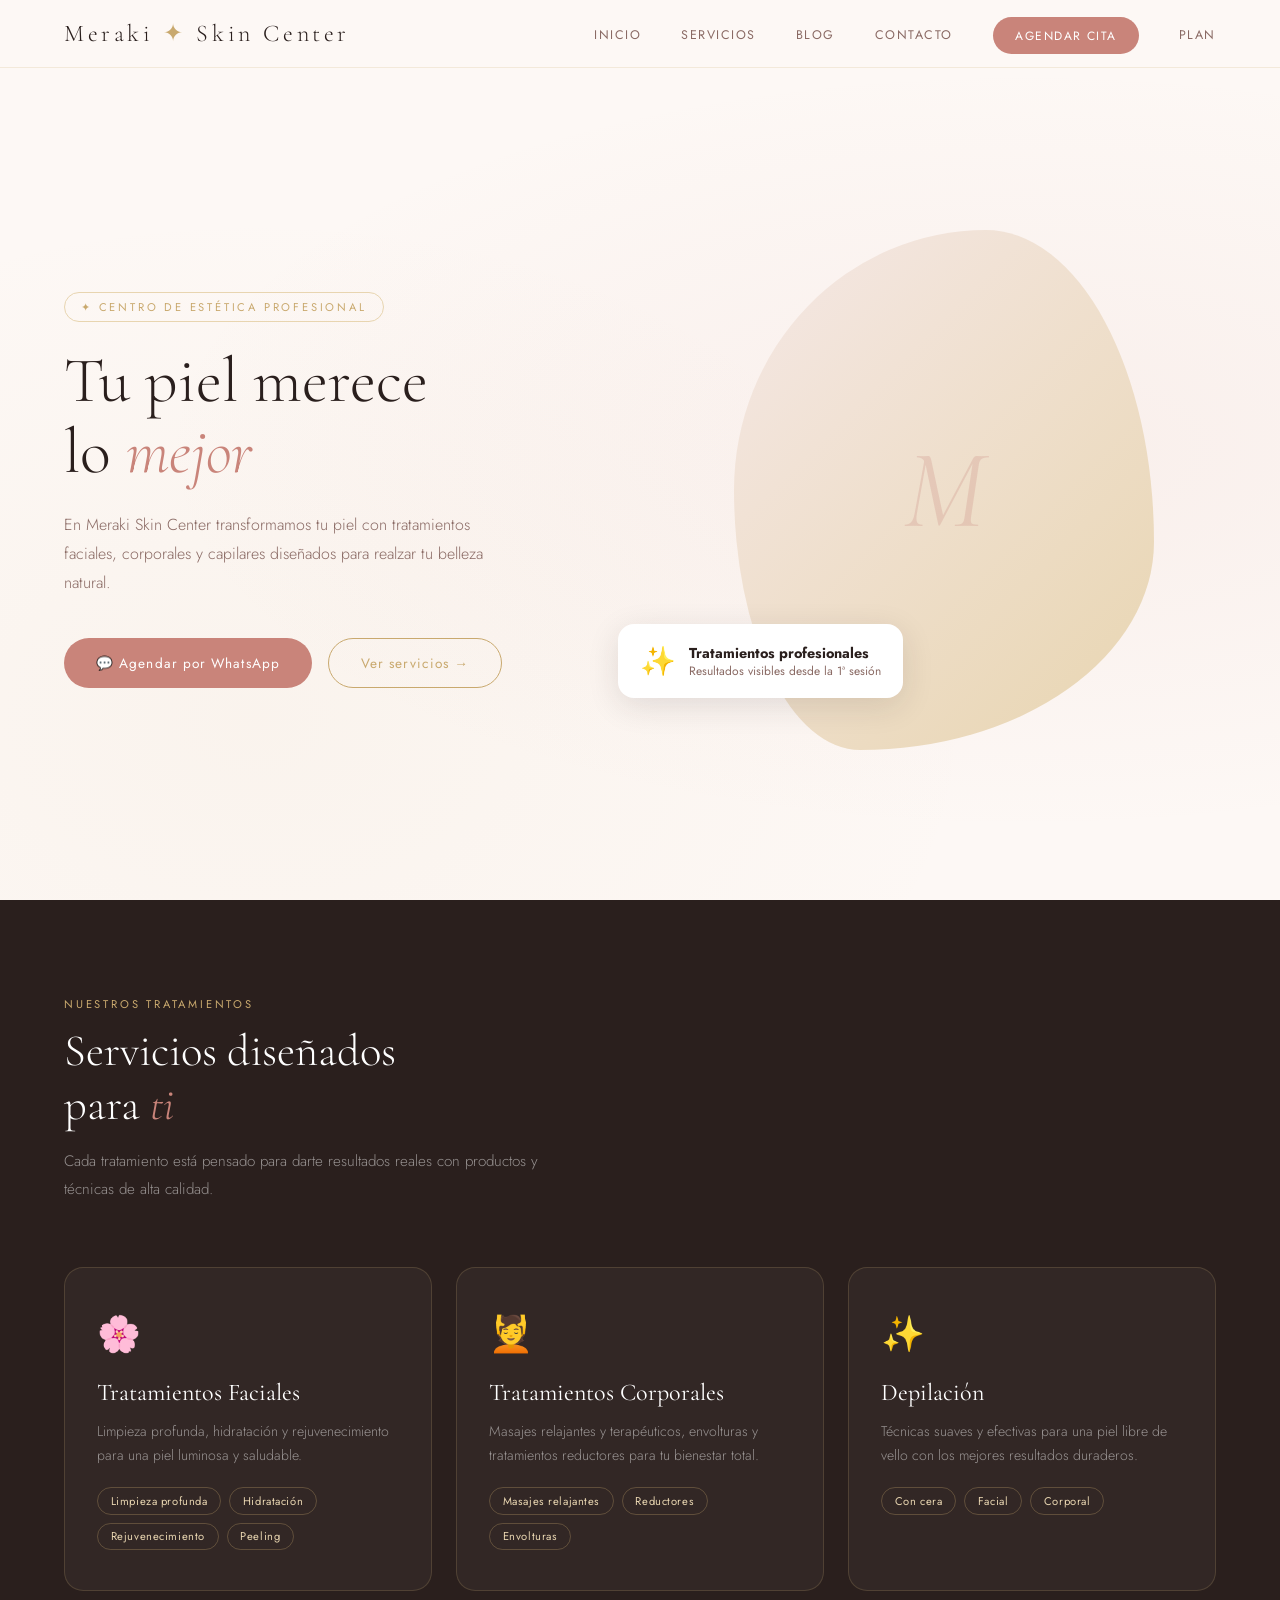
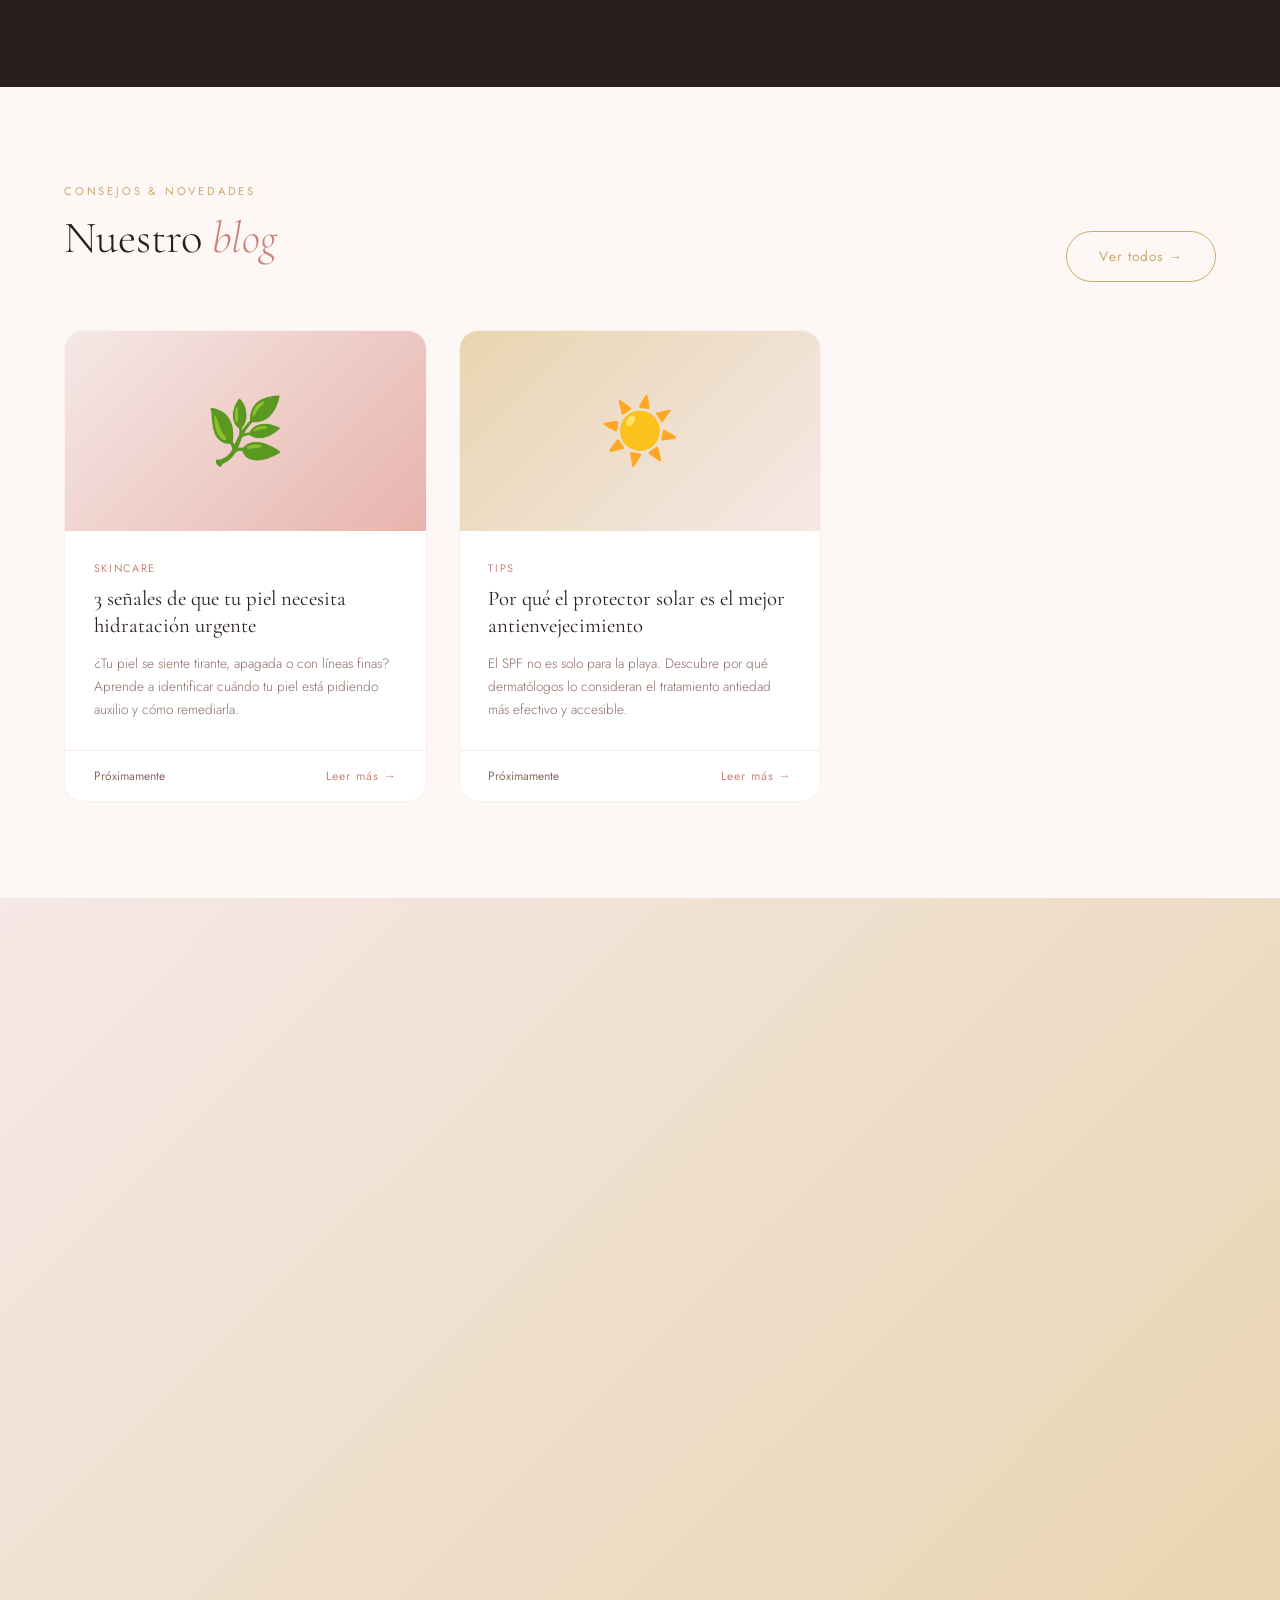
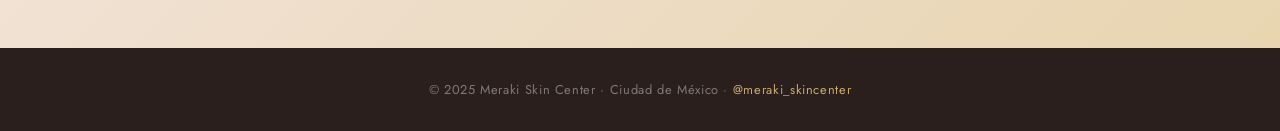
==== commit 42c14187: "agregar plan" ====
--- a/index.html
+++ b/index.html
@@ -459,6 +459,7 @@
     <li><a href="#blog">Blog</a></li>
     <li><a href="#contacto">Contacto</a></li>
     <li><a href="https://wa.me/5215518443473?text=Hola,%20quiero%20agendar%20una%20cita%20en%20Meraki%20Skin%20Center" target="_blank" class="nav-cta">Agendar cita</a></li>
+    <li><a href="meraki_plan.html">Plan</a></li> 
   </ul>
 </nav>
 
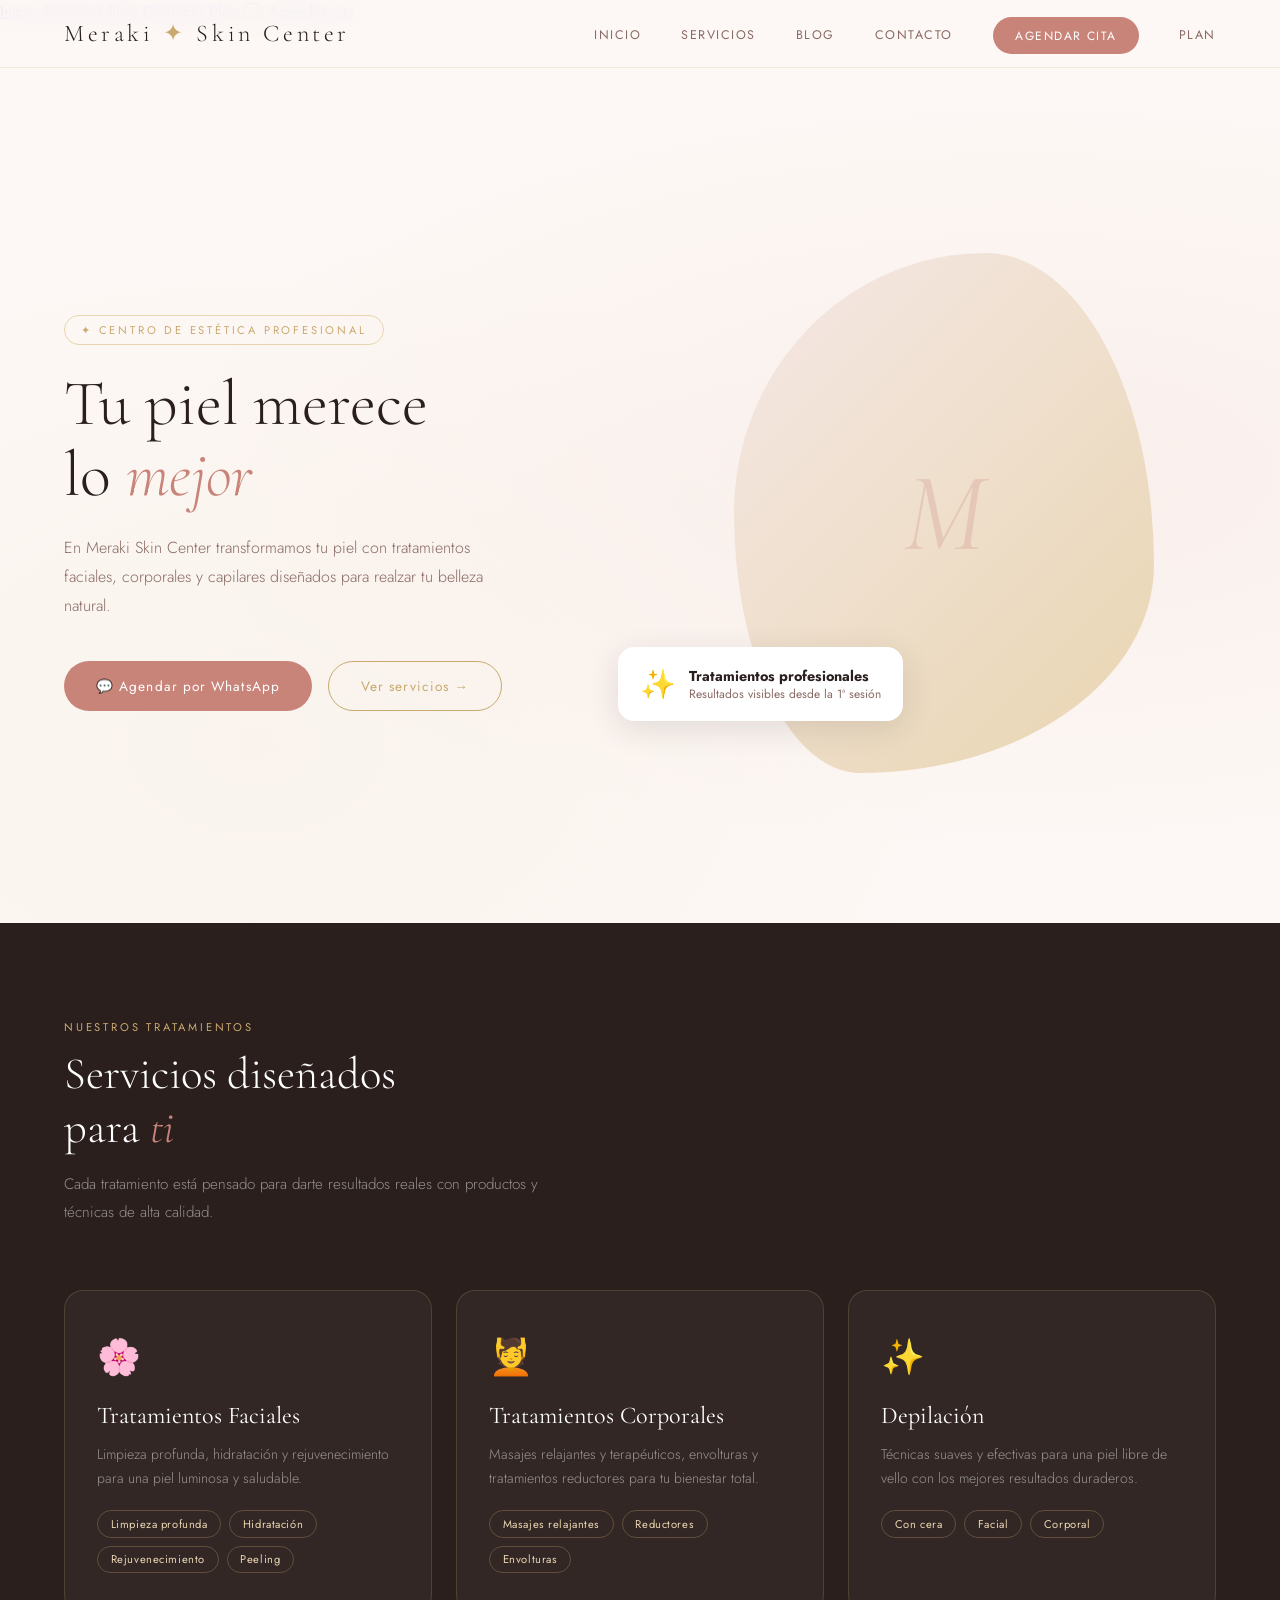
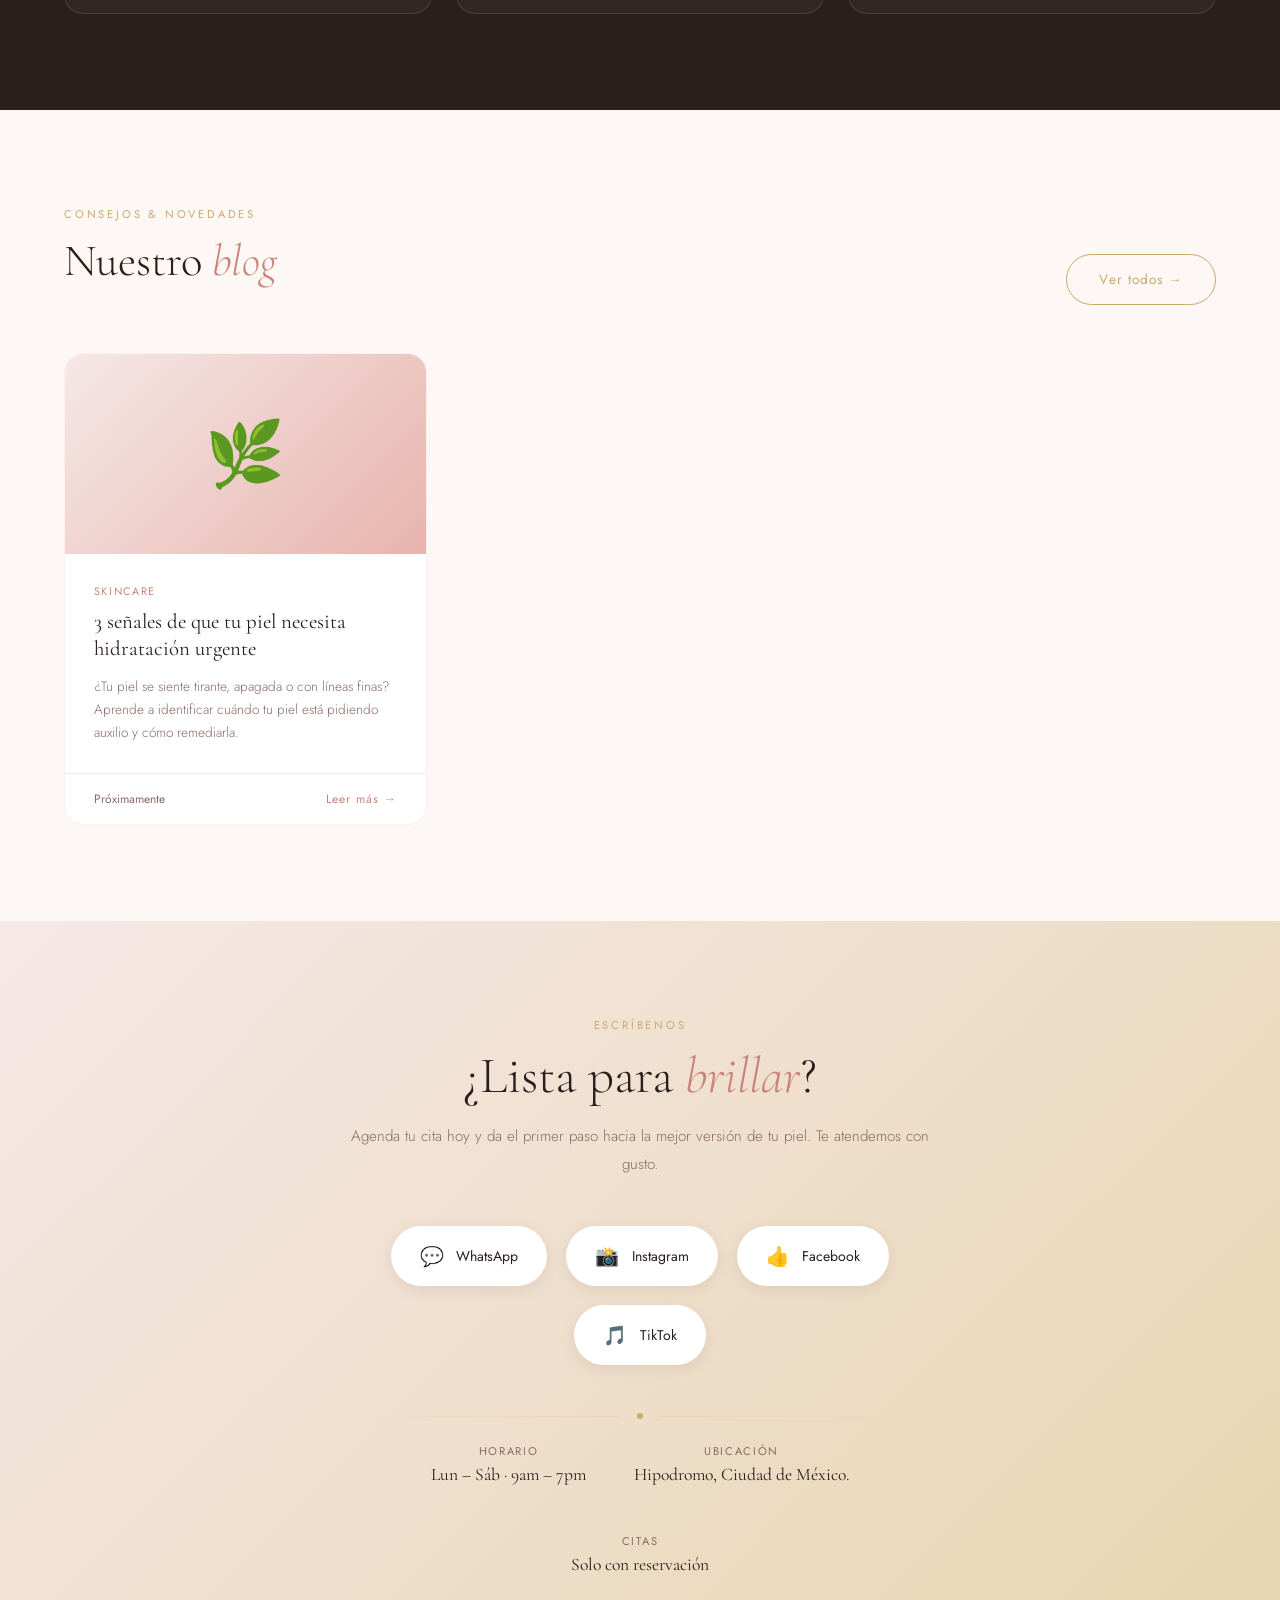
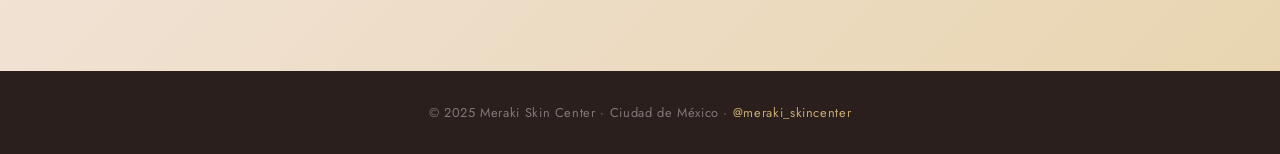
==== commit 1ef19d09: "agregar hamburgesa" ====
--- a/index.html
+++ b/index.html
@@ -32,7 +32,7 @@
 
     /* ── NAV ── */
     nav {
-      position: fixed; top: 0; left: 0; right: 0; z-index: 100;
+      position: fixed; top: 0; left: 0; right: 0; z-index: 250;
       display: flex; align-items: center; justify-content: space-between;
       padding: 1.2rem 4rem;
       background: rgba(253,248,245,0.92);
@@ -435,10 +435,35 @@
       transform: translateY(0);
     }
 
+     /* ── HAMBURGER ── */
+    .hamburger {
+      display: none;
+      flex-direction: column;
+      gap: 5px;
+      cursor: pointer;
+      padding: 4px;
+      background: none;
+      border: none;
+      z-index: 300;
+      position: relative;
+    }
+    .hamburger span {
+      display: block;
+      width: 24px;
+      height: 2px;
+      background: var(--dark);
+      border-radius: 2px;
+      transition: all 0.3s ease;
+    }
+    .hamburger.open span:nth-child(1) { transform: translateY(7px) rotate(45deg); }
+    .hamburger.open span:nth-child(2) { opacity: 0; transform: scaleX(0); }
+    .hamburger.open span:nth-child(3) { transform: translateY(-7px) rotate(-45deg); }
+
     /* ── MOBILE ── */
     @media (max-width: 768px) {
       nav { padding: 1rem 1.5rem; }
       .nav-links { display: none; }
+      .hamburger {display: flex;}
       #inicio { grid-template-columns: 1fr; padding: 6rem 1.5rem 3rem; text-align: center; }
       .hero-visual { display: none; }
       .hero-desc { margin: 0 auto 2rem; }
@@ -461,8 +486,18 @@
     <li><a href="https://wa.me/5215518443473?text=Hola,%20quiero%20agendar%20una%20cita%20en%20Meraki%20Skin%20Center" target="_blank" class="nav-cta">Agendar cita</a></li>
     <li><a href="meraki_plan.html">Plan</a></li> 
   </ul>
+  <button class="hamburger" id="hamburger" arial-label="Abrir menú">
+  <span></span><span></span><span></span>
+  </button>
 </nav>
-
+<div class="mobile-menu" id="mobileMenu">
+  <a href="#inicio" class="mobile-link">Inicio</a>
+  <a href="#servicios" class="mobile-link">Servicios</a>
+  <a href="#blog" class="mobile-link">Blog</a>
+  <a href="#contacto" class="mobile-link">Contacto</a>
+  <a href="meraki_plan.html" class="mobile-link">Plan</a>
+  <a href="https://wa.me/5215518443473?text=Hola,%20quiero%20agendar%20una%20cita%20en%20Meraki%20Skin%20Center" target="_blank" class="mobile-cta">💬 Agendar cita</a>
+</div>
 <!-- HERO -->
 <section id="inicio">
   <div class="hero-text">
@@ -634,6 +669,34 @@
 </footer>
 
 <script>
+  // Hamburger menu
+  const hamburger = document.getElementById('hamburger');
+  const mobileMenu = document.getElementById('mobileMenu');
+
+  function closeMenu() {
+    hamburger.classList.remove('open');
+    mobileMenu.classList.remove('open');
+    document.body.style.overflow = '';
+  }
+
+  hamburger.addEventListener('click', () => {
+    const isOpen = mobileMenu.classList.contains('open');
+    isOpen ? closeMenu() : (() => {
+      hamburger.classList.add('open');
+      mobileMenu.classList.add('open');
+      document.body.style.overflow = 'hidden';
+    })();
+  });
+
+  // Cerrar al tocar el fondo
+  mobileMenu.addEventListener('click', (e) => {
+    if (e.target === mobileMenu) closeMenu();
+  });
+
+  // Cerrar al tocar cualquier link
+  document.querySelectorAll('.mobile-link, .mobile-cta').forEach(link => {
+    link.addEventListener('click', closeMenu);
+  });
   // Fade-up on scroll
   const observer = new IntersectionObserver((entries) => {
     entries.forEach((entry, i) => {
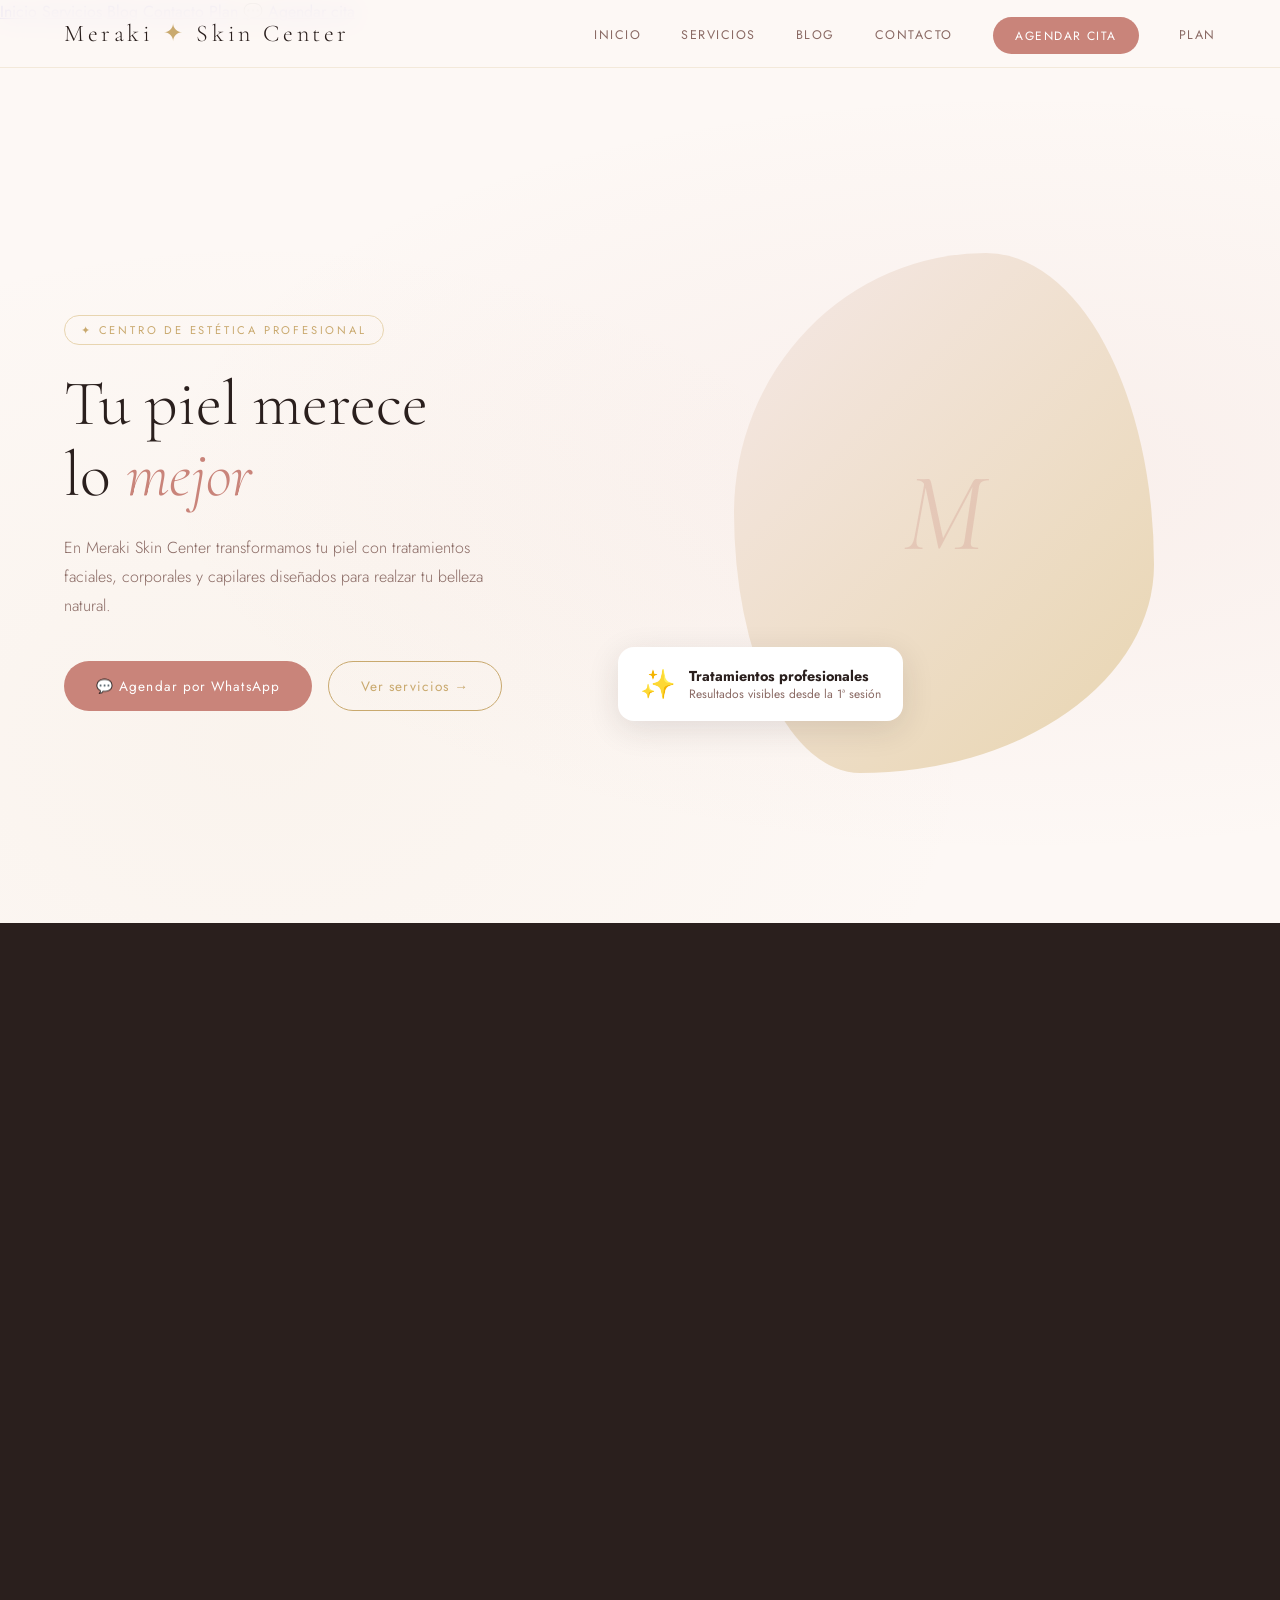
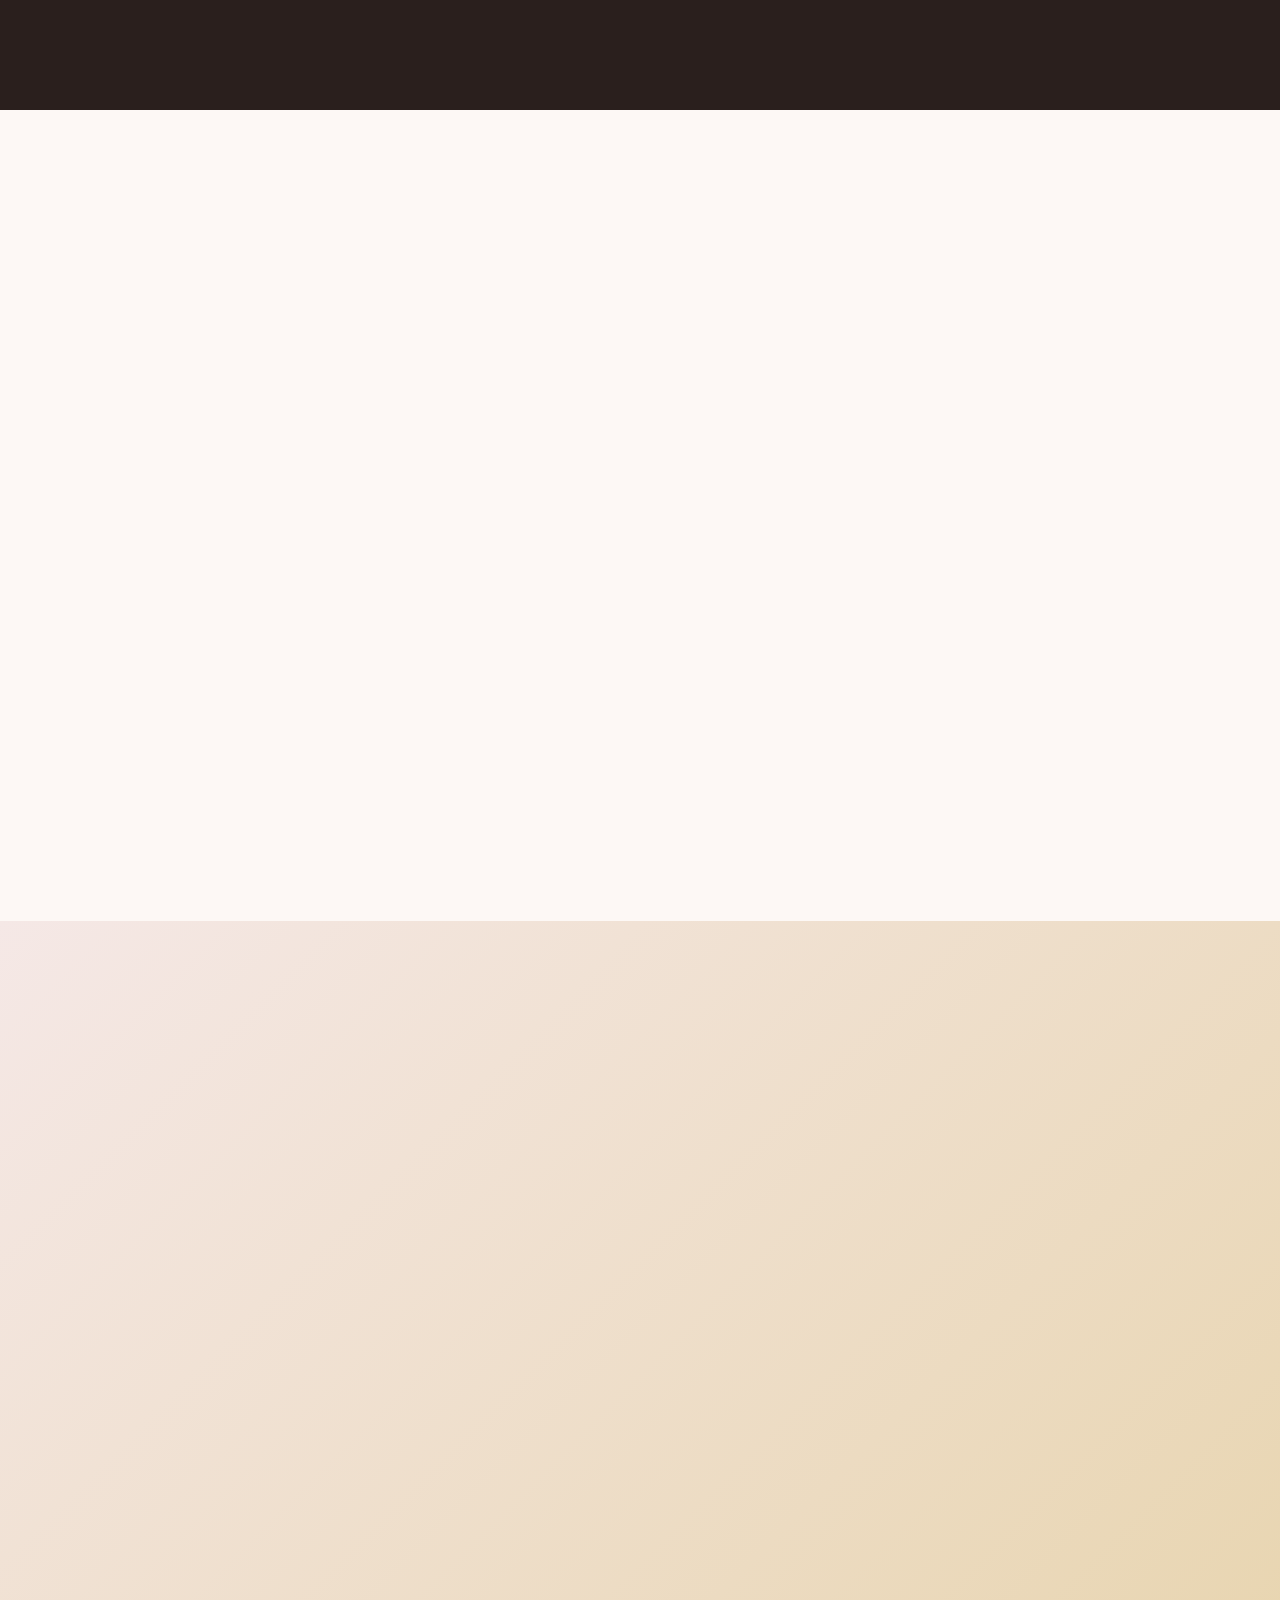
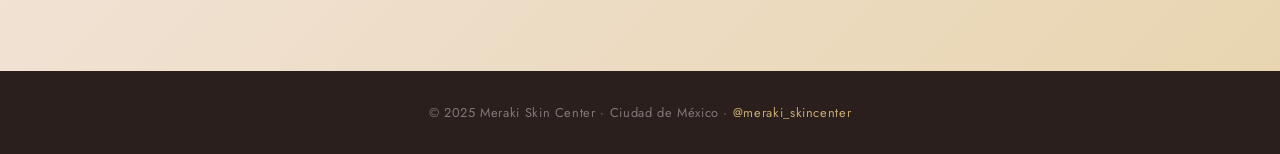
==== commit 760f4bbc: "cambios hamb 2" ====
--- a/index.html
+++ b/index.html
@@ -490,14 +490,14 @@
   <span></span><span></span><span></span>
   </button>
 </nav>
-<div class="mobile-menu" id="mobileMenu">
-  <a href="#inicio" class="mobile-link">Inicio</a>
-  <a href="#servicios" class="mobile-link">Servicios</a>
-  <a href="#blog" class="mobile-link">Blog</a>
-  <a href="#contacto" class="mobile-link">Contacto</a>
-  <a href="meraki_plan.html" class="mobile-link">Plan</a>
-  <a href="https://wa.me/5215518443473?text=Hola,%20quiero%20agendar%20una%20cita%20en%20Meraki%20Skin%20Center" target="_blank" class="mobile-cta">💬 Agendar cita</a>
-</div>
+  <div class="mobile-menu" id="mobileMenu">
+    <a href="#inicio" class="mobile-link">Inicio</a>
+    <a href="#servicios" class="mobile-link">Servicios</a>
+    <a href="#blog" class="mobile-link">Blog</a>
+    <a href="#contacto" class="mobile-link">Contacto</a>
+    <a href="meraki_plan.html" class="mobile-link">Plan</a>
+    <a href="https://wa.me/5215518443473?text=Hola,%20quiero%20agendar%20una%20cita%20en%20Meraki%20Skin%20Center" target="_blank" class="mobile-cta">💬 Agendar cita</a>
+  </div>
 <!-- HERO -->
 <section id="inicio">
   <div class="hero-text">
@@ -694,8 +694,8 @@
   });
 
   // Cerrar al tocar cualquier link
-  document.querySelectorAll('.mobile-link, .mobile-cta').forEach(link => {
-    link.addEventListener('click', closeMenu);
+//  document.querySelectorAll('.mobile-link, .mobile-cta').forEach(link => {
+  //  link.addEventListener('click', closeMenu);
   });
   // Fade-up on scroll
   const observer = new IntersectionObserver((entries) => {
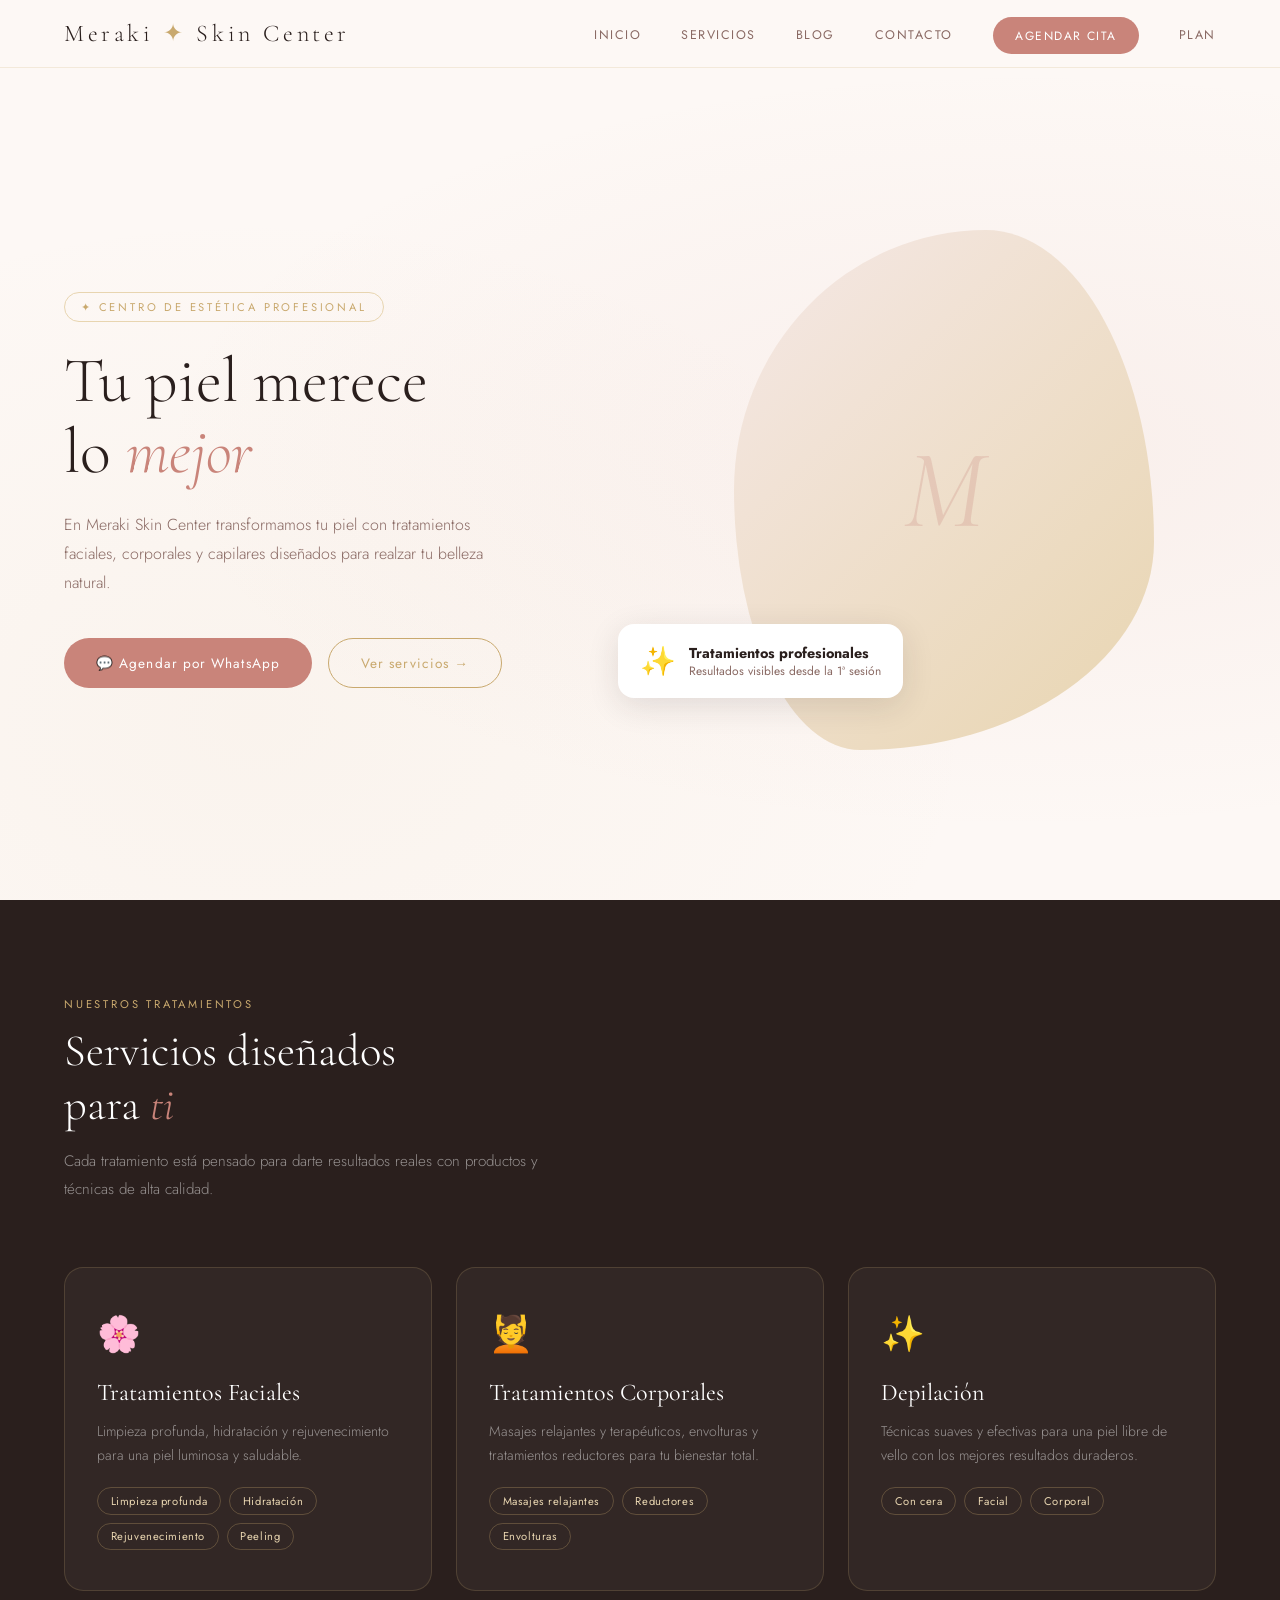
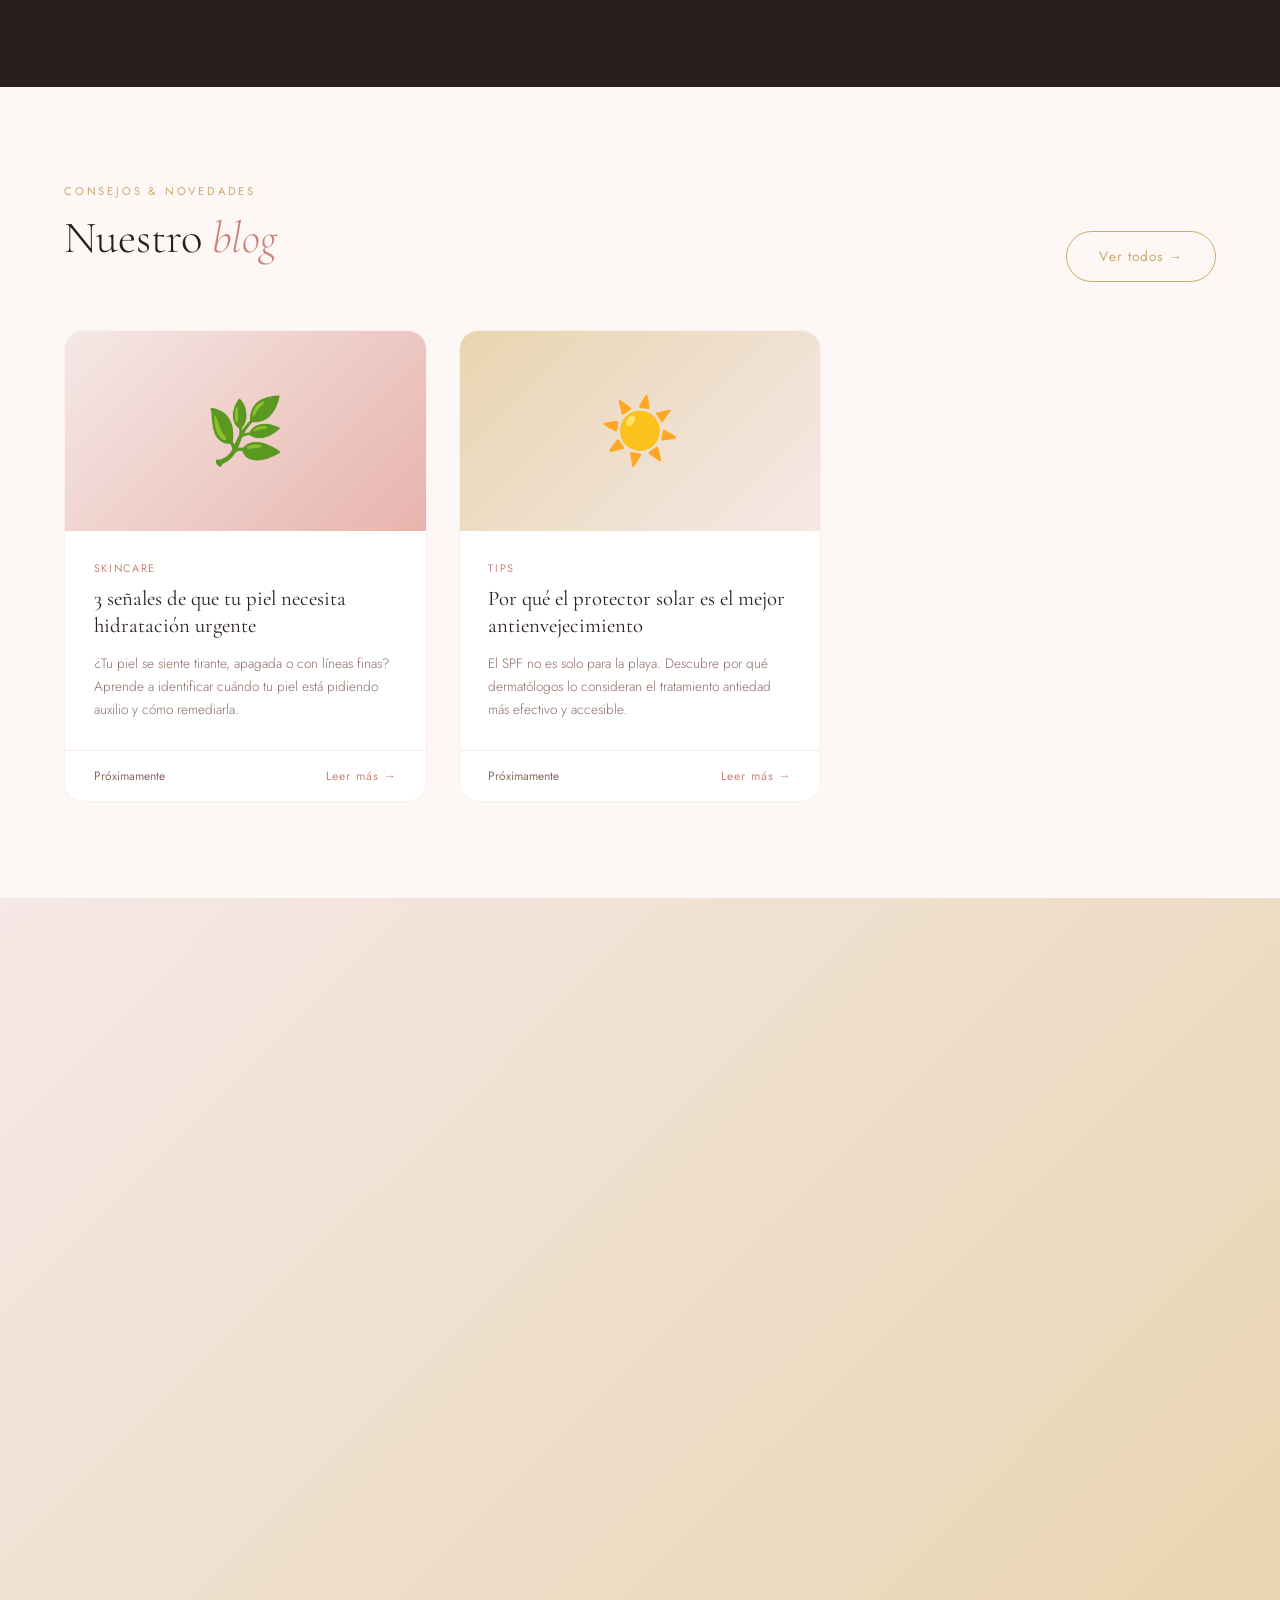
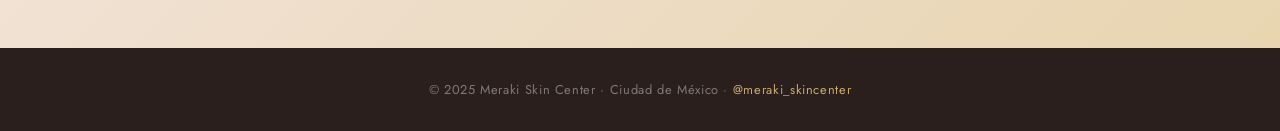
==== commit 34c4325e: "Add files via upload" ====
--- a/index.html
+++ b/index.html
@@ -5,473 +5,7 @@
   <meta name="viewport" content="width=device-width, initial-scale=1.0" />
   <title>Meraki Skin Center</title>
   <link href="https://fonts.googleapis.com/css2?family=Cormorant+Garamond:ital,wght@0,300;0,400;0,600;1,300;1,400&family=Jost:wght@300;400;500&display=swap" rel="stylesheet" />
-  <style>
-    :root {
-      --rose: #c9847a;
-      --rose-light: #e8b4ad;
-      --rose-pale: #f5e8e6;
-      --gold: #c9a96e;
-      --gold-light: #e8d5b0;
-      --cream: #fdf8f5;
-      --dark: #2a1f1d;
-      --dark-mid: #4a3530;
-      --text: #3d2b27;
-      --text-light: #8a6a64;
-    }
-
-    * { margin: 0; padding: 0; box-sizing: border-box; }
-
-    html { scroll-behavior: smooth; }
-
-    body {
-      font-family: 'Jost', sans-serif;
-      background: var(--cream);
-      color: var(--text);
-      overflow-x: hidden;
-    }
-
-    /* ── NAV ── */
-    nav {
-      position: fixed; top: 0; left: 0; right: 0; z-index: 250;
-      display: flex; align-items: center; justify-content: space-between;
-      padding: 1.2rem 4rem;
-      background: rgba(253,248,245,0.92);
-      backdrop-filter: blur(12px);
-      border-bottom: 1px solid rgba(201,168,110,0.2);
-      transition: all 0.3s;
-    }
-    .nav-logo {
-      font-family: 'Cormorant Garamond', serif;
-      font-size: 1.5rem;
-      font-weight: 300;
-      letter-spacing: 0.15em;
-      color: var(--dark);
-      text-decoration: none;
-    }
-    .nav-logo span { color: var(--gold); }
-    .nav-links { display: flex; gap: 2.5rem; list-style: none; }
-    .nav-links a {
-      font-size: 0.78rem;
-      letter-spacing: 0.12em;
-      text-transform: uppercase;
-      color: var(--text-light);
-      text-decoration: none;
-      transition: color 0.3s;
-    }
-    .nav-links a:hover { color: var(--rose); }
-    .nav-cta {
-      background: var(--rose);
-      color: #fff !important;
-      padding: 0.6rem 1.4rem;
-      border-radius: 2rem;
-      font-size: 0.75rem !important;
-      letter-spacing: 0.1em;
-      transition: background 0.3s !important;
-    }
-    .nav-cta:hover { background: var(--dark) !important; color: #fff !important; }
-
-    /* ── HERO ── */
-    #inicio {
-      min-height: 100vh;
-      display: grid;
-      grid-template-columns: 1fr 1fr;
-      align-items: center;
-      padding: 0 4rem;
-      gap: 4rem;
-      padding-top: 80px;
-      position: relative;
-      overflow: hidden;
-    }
-    #inicio::before {
-      content: '';
-      position: absolute; inset: 0;
-      background: radial-gradient(ellipse at 80% 50%, rgba(201,132,122,0.08) 0%, transparent 60%),
-                  radial-gradient(ellipse at 20% 80%, rgba(201,169,110,0.06) 0%, transparent 50%);
-      pointer-events: none;
-    }
-    .hero-text { z-index: 1; }
-    .hero-label {
-      display: inline-block;
-      font-size: 0.7rem;
-      letter-spacing: 0.25em;
-      text-transform: uppercase;
-      color: var(--gold);
-      margin-bottom: 1.5rem;
-      padding: 0.4rem 1rem;
-      border: 1px solid var(--gold-light);
-      border-radius: 2rem;
-    }
-    .hero-title {
-      font-family: 'Cormorant Garamond', serif;
-      font-size: clamp(3rem, 5vw, 5.5rem);
-      font-weight: 300;
-      line-height: 1.1;
-      color: var(--dark);
-      margin-bottom: 1.5rem;
-    }
-    .hero-title em {
-      font-style: italic;
-      color: var(--rose);
-    }
-    .hero-desc {
-      font-size: 1rem;
-      line-height: 1.8;
-      color: var(--text-light);
-      max-width: 420px;
-      margin-bottom: 2.5rem;
-      font-weight: 300;
-    }
-    .hero-btns { display: flex; gap: 1rem; flex-wrap: wrap; }
-    .btn-primary {
-      display: inline-flex; align-items: center; gap: 0.5rem;
-      background: var(--rose);
-      color: #fff;
-      padding: 0.9rem 2rem;
-      border-radius: 3rem;
-      text-decoration: none;
-      font-size: 0.85rem;
-      letter-spacing: 0.08em;
-      transition: all 0.3s;
-      font-family: 'Jost', sans-serif;
-    }
-    .btn-primary:hover { background: var(--dark); transform: translateY(-2px); box-shadow: 0 8px 24px rgba(201,132,122,0.3); }
-    .btn-secondary {
-      display: inline-flex; align-items: center; gap: 0.5rem;
-      border: 1px solid var(--gold);
-      color: var(--gold);
-      padding: 0.9rem 2rem;
-      border-radius: 3rem;
-      text-decoration: none;
-      font-size: 0.85rem;
-      letter-spacing: 0.08em;
-      transition: all 0.3s;
-      font-family: 'Jost', sans-serif;
-    }
-    .btn-secondary:hover { background: var(--gold); color: #fff; }
-
-    .hero-visual {
-      position: relative;
-      display: flex;
-      justify-content: center;
-      align-items: center;
-    }
-    .hero-circle {
-      width: min(420px, 45vw);
-      height: min(520px, 55vw);
-      background: linear-gradient(135deg, var(--rose-pale) 0%, var(--gold-light) 100%);
-      border-radius: 60% 40% 70% 30% / 50% 60% 40% 50%;
-      position: relative;
-      animation: morphBlob 8s ease-in-out infinite;
-      display: flex; align-items: center; justify-content: center;
-    }
-    @keyframes morphBlob {
-      0%,100% { border-radius: 60% 40% 70% 30% / 50% 60% 40% 50%; }
-      33% { border-radius: 40% 60% 30% 70% / 60% 40% 60% 40%; }
-      66% { border-radius: 70% 30% 50% 50% / 40% 70% 30% 60%; }
-    }
-    .hero-circle-inner {
-      font-family: 'Cormorant Garamond', serif;
-      font-size: 7rem;
-      color: rgba(201,132,122,0.25);
-      font-style: italic;
-      user-select: none;
-    }
-    .hero-badge {
-      position: absolute;
-      bottom: 10%;
-      left: -10%;
-      background: #fff;
-      border-radius: 1rem;
-      padding: 1rem 1.4rem;
-      box-shadow: 0 8px 32px rgba(42,31,29,0.12);
-      display: flex; gap: 0.8rem; align-items: center;
-      animation: floatBadge 4s ease-in-out infinite;
-    }
-    @keyframes floatBadge {
-      0%,100% { transform: translateY(0); }
-      50% { transform: translateY(-8px); }
-    }
-    .badge-icon { font-size: 1.8rem; }
-    .badge-text { font-size: 0.75rem; color: var(--text-light); line-height: 1.4; }
-    .badge-text strong { display: block; color: var(--dark); font-size: 0.9rem; }
-
-    /* ── SECTION BASE ── */
-    section { padding: 6rem 4rem; }
-    .section-label {
-      font-size: 0.7rem;
-      letter-spacing: 0.25em;
-      text-transform: uppercase;
-      color: var(--gold);
-      margin-bottom: 0.8rem;
-    }
-    .section-title {
-      font-family: 'Cormorant Garamond', serif;
-      font-size: clamp(2rem, 3.5vw, 3.2rem);
-      font-weight: 300;
-      line-height: 1.2;
-      color: var(--dark);
-      margin-bottom: 1rem;
-    }
-    .section-title em { font-style: italic; color: var(--rose); }
-    .section-sub {
-      font-size: 0.95rem;
-      color: var(--text-light);
-      line-height: 1.8;
-      max-width: 520px;
-      font-weight: 300;
-    }
-
-    /* ── SERVICIOS ── */
-    #servicios { background: var(--dark); color: #fff; }
-    #servicios .section-label { color: var(--gold); }
-    #servicios .section-title { color: #fff; }
-    #servicios .section-sub { color: rgba(255,255,255,0.5); }
-
-    .services-header { margin-bottom: 4rem; }
-    .services-grid {
-      display: grid;
-      grid-template-columns: repeat(auto-fit, minmax(280px, 1fr));
-      gap: 1.5rem;
-    }
-    .service-card {
-      background: rgba(255,255,255,0.04);
-      border: 1px solid rgba(201,169,110,0.2);
-      border-radius: 1.2rem;
-      padding: 2.5rem 2rem;
-      transition: all 0.4s;
-      cursor: default;
-    }
-    .service-card:hover {
-      background: rgba(201,132,122,0.1);
-      border-color: var(--rose);
-      transform: translateY(-4px);
-    }
-    .service-icon {
-      font-size: 2.2rem;
-      margin-bottom: 1.2rem;
-      display: block;
-    }
-    .service-name {
-      font-family: 'Cormorant Garamond', serif;
-      font-size: 1.5rem;
-      font-weight: 400;
-      color: #fff;
-      margin-bottom: 0.8rem;
-    }
-    .service-desc {
-      font-size: 0.88rem;
-      color: rgba(255,255,255,0.5);
-      line-height: 1.7;
-      font-weight: 300;
-    }
-    .service-items {
-      margin-top: 1.2rem;
-      display: flex;
-      flex-wrap: wrap;
-      gap: 0.5rem;
-    }
-    .service-tag {
-      font-size: 0.7rem;
-      padding: 0.3rem 0.8rem;
-      border-radius: 2rem;
-      border: 1px solid rgba(201,169,110,0.3);
-      color: var(--gold-light);
-      letter-spacing: 0.05em;
-    }
-
-    /* ── BLOG ── */
-    #blog { background: var(--cream); }
-    .blog-header {
-      display: flex;
-      justify-content: space-between;
-      align-items: flex-end;
-      margin-bottom: 3rem;
-      flex-wrap: wrap;
-      gap: 1rem;
-    }
-    .blog-grid {
-      display: grid;
-      grid-template-columns: repeat(auto-fit, minmax(300px, 1fr));
-      gap: 2rem;
-    }
-    .blog-card {
-      background: #fff;
-      border-radius: 1.2rem;
-      overflow: hidden;
-      border: 1px solid rgba(201,132,122,0.12);
-      transition: all 0.4s;
-    }
-    .blog-card:hover { transform: translateY(-6px); box-shadow: 0 16px 48px rgba(201,132,122,0.15); }
-    .blog-thumb {
-      height: 200px;
-      display: flex; align-items: center; justify-content: center;
-      font-size: 4rem;
-    }
-    .blog-thumb-1 { background: linear-gradient(135deg, var(--rose-pale), var(--rose-light)); }
-    .blog-thumb-2 { background: linear-gradient(135deg, var(--gold-light), var(--rose-pale)); }
-    .blog-thumb-3 { background: linear-gradient(135deg, var(--rose-pale), var(--gold-light)); }
-    .blog-body { padding: 1.8rem; }
-    .blog-tag {
-      font-size: 0.68rem;
-      letter-spacing: 0.15em;
-      text-transform: uppercase;
-      color: var(--rose);
-      margin-bottom: 0.6rem;
-      display: block;
-    }
-    .blog-title {
-      font-family: 'Cormorant Garamond', serif;
-      font-size: 1.3rem;
-      font-weight: 400;
-      color: var(--dark);
-      line-height: 1.3;
-      margin-bottom: 0.8rem;
-    }
-    .blog-excerpt {
-      font-size: 0.85rem;
-      color: var(--text-light);
-      line-height: 1.7;
-      font-weight: 300;
-    }
-    .blog-footer {
-      padding: 1rem 1.8rem;
-      border-top: 1px solid var(--rose-pale);
-      display: flex;
-      justify-content: space-between;
-      align-items: center;
-    }
-    .blog-date { font-size: 0.75rem; color: var(--text-light); }
-    .blog-read {
-      font-size: 0.75rem;
-      color: var(--rose);
-      text-decoration: none;
-      letter-spacing: 0.08em;
-      transition: color 0.3s;
-    }
-    .blog-read:hover { color: var(--dark); }
-
-    /* ── CONTACTO ── */
-    #contacto {
-      background: linear-gradient(135deg, var(--rose-pale) 0%, var(--gold-light) 100%);
-      text-align: center;
-    }
-    .contact-inner { max-width: 600px; margin: 0 auto; }
-    .contact-inner .section-title { font-size: clamp(2.2rem, 4vw, 3.8rem); }
-    .contact-inner .section-sub { max-width: 100%; margin: 0 auto 3rem; }
-    .contact-options {
-      display: flex;
-      justify-content: center;
-      gap: 1.2rem;
-      flex-wrap: wrap;
-      margin-bottom: 3rem;
-    }
-    .contact-option {
-      display: flex;
-      align-items: center;
-      gap: 0.8rem;
-      background: #fff;
-      padding: 1rem 1.8rem;
-      border-radius: 3rem;
-      text-decoration: none;
-      color: var(--dark);
-      font-size: 0.88rem;
-      transition: all 0.3s;
-      box-shadow: 0 4px 16px rgba(42,31,29,0.08);
-    }
-    .contact-option:hover { transform: translateY(-3px); box-shadow: 0 8px 28px rgba(42,31,29,0.15); }
-    .contact-option span { font-size: 1.2rem; }
-    .contact-info {
-      display: flex;
-      justify-content: center;
-      gap: 3rem;
-      flex-wrap: wrap;
-    }
-    .info-item { text-align: center; }
-    .info-label {
-      font-size: 0.7rem;
-      letter-spacing: 0.15em;
-      text-transform: uppercase;
-      color: var(--text-light);
-      margin-bottom: 0.3rem;
-    }
-    .info-value {
-      font-family: 'Cormorant Garamond', serif;
-      font-size: 1.1rem;
-      color: var(--dark);
-    }
-
-    /* ── FOOTER ── */
-    footer {
-      background: var(--dark);
-      color: rgba(255,255,255,0.4);
-      text-align: center;
-      padding: 2rem 4rem;
-      font-size: 0.8rem;
-      letter-spacing: 0.05em;
-    }
-    footer a { color: var(--gold); text-decoration: none; }
-
-    /* ── DECORATIVE LINE ── */
-    .deco-line {
-      display: flex; align-items: center; gap: 1rem;
-      margin-bottom: 1.5rem;
-    }
-    .deco-line::before, .deco-line::after {
-      content: ''; flex: 1;
-      height: 1px;
-      background: linear-gradient(to right, transparent, var(--gold-light));
-    }
-    .deco-line::after { background: linear-gradient(to left, transparent, var(--gold-light)); }
-    .deco-dot { width: 6px; height: 6px; background: var(--gold); border-radius: 50%; }
-
-    /* ── ANIMATIONS ── */
-    .fade-up {
-      opacity: 0;
-      transform: translateY(30px);
-      transition: opacity 0.7s ease, transform 0.7s ease;
-    }
-    .fade-up.visible {
-      opacity: 1;
-      transform: translateY(0);
-    }
-
-     /* ── HAMBURGER ── */
-    .hamburger {
-      display: none;
-      flex-direction: column;
-      gap: 5px;
-      cursor: pointer;
-      padding: 4px;
-      background: none;
-      border: none;
-      z-index: 300;
-      position: relative;
-    }
-    .hamburger span {
-      display: block;
-      width: 24px;
-      height: 2px;
-      background: var(--dark);
-      border-radius: 2px;
-      transition: all 0.3s ease;
-    }
-    .hamburger.open span:nth-child(1) { transform: translateY(7px) rotate(45deg); }
-    .hamburger.open span:nth-child(2) { opacity: 0; transform: scaleX(0); }
-    .hamburger.open span:nth-child(3) { transform: translateY(-7px) rotate(-45deg); }
-
-    /* ── MOBILE ── */
-    @media (max-width: 768px) {
-      nav { padding: 1rem 1.5rem; }
-      .nav-links { display: none; }
-      .hamburger {display: flex;}
-      #inicio { grid-template-columns: 1fr; padding: 6rem 1.5rem 3rem; text-align: center; }
-      .hero-visual { display: none; }
-      .hero-desc { margin: 0 auto 2rem; }
-      .hero-btns { justify-content: center; }
-      section { padding: 4rem 1.5rem; }
-      .blog-header { flex-direction: column; align-items: flex-start; }
-    }
-  </style>
+  <link rel="stylesheet" href="css/styles.css" />
 </head>
 <body>
 
@@ -668,45 +202,7 @@
   </p>
 </footer>
 
-<script>
-  // Hamburger menu
-  const hamburger = document.getElementById('hamburger');
-  const mobileMenu = document.getElementById('mobileMenu');
-
-  function closeMenu() {
-    hamburger.classList.remove('open');
-    mobileMenu.classList.remove('open');
-    document.body.style.overflow = '';
-  }
-
-  hamburger.addEventListener('click', () => {
-    const isOpen = mobileMenu.classList.contains('open');
-    isOpen ? closeMenu() : (() => {
-      hamburger.classList.add('open');
-      mobileMenu.classList.add('open');
-      document.body.style.overflow = 'hidden';
-    })();
-  });
-
-  // Cerrar al tocar el fondo
-  mobileMenu.addEventListener('click', (e) => {
-    if (e.target === mobileMenu) closeMenu();
-  });
-
-  // Cerrar al tocar cualquier link
-//  document.querySelectorAll('.mobile-link, .mobile-cta').forEach(link => {
-  //  link.addEventListener('click', closeMenu);
-  });
-  // Fade-up on scroll
-  const observer = new IntersectionObserver((entries) => {
-    entries.forEach((entry, i) => {
-      if (entry.isIntersecting) {
-        setTimeout(() => entry.target.classList.add('visible'), i * 100);
-      }
-    });
-  }, { threshold: 0.1 });
-  document.querySelectorAll('.fade-up').forEach(el => observer.observe(el));
-</script>
-
+
+<script src="js/main.js"></script>
 </body>
 </html>
--- a/css/styles.css
+++ b/css/styles.css
@@ -0,0 +1,502 @@
+:root {
+      --rose: #c9847a;
+      --rose-light: #e8b4ad;
+      --rose-pale: #f5e8e6;
+      --gold: #c9a96e;
+      --gold-light: #e8d5b0;
+      --cream: #fdf8f5;
+      --dark: #2a1f1d;
+      --dark-mid: #4a3530;
+      --text: #3d2b27;
+      --text-light: #8a6a64;
+    }
+
+    * { margin: 0; padding: 0; box-sizing: border-box; }
+
+    html { scroll-behavior: smooth; }
+
+    body {
+      font-family: 'Jost', sans-serif;
+      background: var(--cream);
+      color: var(--text);
+      overflow-x: hidden;
+    }
+
+    /* ── NAV ── */
+    nav {
+      position: fixed; top: 0; left: 0; right: 0; z-index: 250;
+      display: flex; align-items: center; justify-content: space-between;
+      padding: 1.2rem 4rem;
+      background: rgba(253,248,245,0.92);
+      backdrop-filter: blur(12px);
+      border-bottom: 1px solid rgba(201,168,110,0.2);
+      transition: all 0.3s;
+    }
+    .nav-logo {
+      font-family: 'Cormorant Garamond', serif;
+      font-size: 1.5rem;
+      font-weight: 300;
+      letter-spacing: 0.15em;
+      color: var(--dark);
+      text-decoration: none;
+    }
+    .nav-logo span { color: var(--gold); }
+    .nav-links { display: flex; gap: 2.5rem; list-style: none; }
+    .nav-links a {
+      font-size: 0.78rem;
+      letter-spacing: 0.12em;
+      text-transform: uppercase;
+      color: var(--text-light);
+      text-decoration: none;
+      transition: color 0.3s;
+    }
+    .nav-links a:hover { color: var(--rose); }
+    .nav-cta {
+      background: var(--rose);
+      color: #fff !important;
+      padding: 0.6rem 1.4rem;
+      border-radius: 2rem;
+      font-size: 0.75rem !important;
+      letter-spacing: 0.1em;
+      transition: background 0.3s !important;
+    }
+    .nav-cta:hover { background: var(--dark) !important; color: #fff !important; }
+
+    /* ── HERO ── */
+    #inicio {
+      min-height: 100vh;
+      display: grid;
+      grid-template-columns: 1fr 1fr;
+      align-items: center;
+      padding: 0 4rem;
+      gap: 4rem;
+      padding-top: 80px;
+      position: relative;
+      overflow: hidden;
+    }
+    #inicio::before {
+      content: '';
+      position: absolute; inset: 0;
+      background: radial-gradient(ellipse at 80% 50%, rgba(201,132,122,0.08) 0%, transparent 60%),
+                  radial-gradient(ellipse at 20% 80%, rgba(201,169,110,0.06) 0%, transparent 50%);
+      pointer-events: none;
+    }
+    .hero-text { z-index: 1; }
+    .hero-label {
+      display: inline-block;
+      font-size: 0.7rem;
+      letter-spacing: 0.25em;
+      text-transform: uppercase;
+      color: var(--gold);
+      margin-bottom: 1.5rem;
+      padding: 0.4rem 1rem;
+      border: 1px solid var(--gold-light);
+      border-radius: 2rem;
+    }
+    .hero-title {
+      font-family: 'Cormorant Garamond', serif;
+      font-size: clamp(3rem, 5vw, 5.5rem);
+      font-weight: 300;
+      line-height: 1.1;
+      color: var(--dark);
+      margin-bottom: 1.5rem;
+    }
+    .hero-title em {
+      font-style: italic;
+      color: var(--rose);
+    }
+    .hero-desc {
+      font-size: 1rem;
+      line-height: 1.8;
+      color: var(--text-light);
+      max-width: 420px;
+      margin-bottom: 2.5rem;
+      font-weight: 300;
+    }
+    .hero-btns { display: flex; gap: 1rem; flex-wrap: wrap; }
+    .btn-primary {
+      display: inline-flex; align-items: center; gap: 0.5rem;
+      background: var(--rose);
+      color: #fff;
+      padding: 0.9rem 2rem;
+      border-radius: 3rem;
+      text-decoration: none;
+      font-size: 0.85rem;
+      letter-spacing: 0.08em;
+      transition: all 0.3s;
+      font-family: 'Jost', sans-serif;
+    }
+    .btn-primary:hover { background: var(--dark); transform: translateY(-2px); box-shadow: 0 8px 24px rgba(201,132,122,0.3); }
+    .btn-secondary {
+      display: inline-flex; align-items: center; gap: 0.5rem;
+      border: 1px solid var(--gold);
+      color: var(--gold);
+      padding: 0.9rem 2rem;
+      border-radius: 3rem;
+      text-decoration: none;
+      font-size: 0.85rem;
+      letter-spacing: 0.08em;
+      transition: all 0.3s;
+      font-family: 'Jost', sans-serif;
+    }
+    .btn-secondary:hover { background: var(--gold); color: #fff; }
+
+    .hero-visual {
+      position: relative;
+      display: flex;
+      justify-content: center;
+      align-items: center;
+    }
+    .hero-circle {
+      width: min(420px, 45vw);
+      height: min(520px, 55vw);
+      background: linear-gradient(135deg, var(--rose-pale) 0%, var(--gold-light) 100%);
+      border-radius: 60% 40% 70% 30% / 50% 60% 40% 50%;
+      position: relative;
+      animation: morphBlob 8s ease-in-out infinite;
+      display: flex; align-items: center; justify-content: center;
+    }
+    @keyframes morphBlob {
+      0%,100% { border-radius: 60% 40% 70% 30% / 50% 60% 40% 50%; }
+      33% { border-radius: 40% 60% 30% 70% / 60% 40% 60% 40%; }
+      66% { border-radius: 70% 30% 50% 50% / 40% 70% 30% 60%; }
+    }
+    .hero-circle-inner {
+      font-family: 'Cormorant Garamond', serif;
+      font-size: 7rem;
+      color: rgba(201,132,122,0.25);
+      font-style: italic;
+      user-select: none;
+    }
+    .hero-badge {
+      position: absolute;
+      bottom: 10%;
+      left: -10%;
+      background: #fff;
+      border-radius: 1rem;
+      padding: 1rem 1.4rem;
+      box-shadow: 0 8px 32px rgba(42,31,29,0.12);
+      display: flex; gap: 0.8rem; align-items: center;
+      animation: floatBadge 4s ease-in-out infinite;
+    }
+    @keyframes floatBadge {
+      0%,100% { transform: translateY(0); }
+      50% { transform: translateY(-8px); }
+    }
+    .badge-icon { font-size: 1.8rem; }
+    .badge-text { font-size: 0.75rem; color: var(--text-light); line-height: 1.4; }
+    .badge-text strong { display: block; color: var(--dark); font-size: 0.9rem; }
+
+    /* ── SECTION BASE ── */
+    section { padding: 6rem 4rem; }
+    .section-label {
+      font-size: 0.7rem;
+      letter-spacing: 0.25em;
+      text-transform: uppercase;
+      color: var(--gold);
+      margin-bottom: 0.8rem;
+    }
+    .section-title {
+      font-family: 'Cormorant Garamond', serif;
+      font-size: clamp(2rem, 3.5vw, 3.2rem);
+      font-weight: 300;
+      line-height: 1.2;
+      color: var(--dark);
+      margin-bottom: 1rem;
+    }
+    .section-title em { font-style: italic; color: var(--rose); }
+    .section-sub {
+      font-size: 0.95rem;
+      color: var(--text-light);
+      line-height: 1.8;
+      max-width: 520px;
+      font-weight: 300;
+    }
+
+    /* ── SERVICIOS ── */
+    #servicios { background: var(--dark); color: #fff; }
+    #servicios .section-label { color: var(--gold); }
+    #servicios .section-title { color: #fff; }
+    #servicios .section-sub { color: rgba(255,255,255,0.5); }
+
+    .services-header { margin-bottom: 4rem; }
+    .services-grid {
+      display: grid;
+      grid-template-columns: repeat(auto-fit, minmax(280px, 1fr));
+      gap: 1.5rem;
+    }
+    .service-card {
+      background: rgba(255,255,255,0.04);
+      border: 1px solid rgba(201,169,110,0.2);
+      border-radius: 1.2rem;
+      padding: 2.5rem 2rem;
+      transition: all 0.4s;
+      cursor: default;
+    }
+    .service-card:hover {
+      background: rgba(201,132,122,0.1);
+      border-color: var(--rose);
+      transform: translateY(-4px);
+    }
+    .service-icon {
+      font-size: 2.2rem;
+      margin-bottom: 1.2rem;
+      display: block;
+    }
+    .service-name {
+      font-family: 'Cormorant Garamond', serif;
+      font-size: 1.5rem;
+      font-weight: 400;
+      color: #fff;
+      margin-bottom: 0.8rem;
+    }
+    .service-desc {
+      font-size: 0.88rem;
+      color: rgba(255,255,255,0.5);
+      line-height: 1.7;
+      font-weight: 300;
+    }
+    .service-items {
+      margin-top: 1.2rem;
+      display: flex;
+      flex-wrap: wrap;
+      gap: 0.5rem;
+    }
+    .service-tag {
+      font-size: 0.7rem;
+      padding: 0.3rem 0.8rem;
+      border-radius: 2rem;
+      border: 1px solid rgba(201,169,110,0.3);
+      color: var(--gold-light);
+      letter-spacing: 0.05em;
+    }
+
+    /* ── BLOG ── */
+    #blog { background: var(--cream); }
+    .blog-header {
+      display: flex;
+      justify-content: space-between;
+      align-items: flex-end;
+      margin-bottom: 3rem;
+      flex-wrap: wrap;
+      gap: 1rem;
+    }
+    .blog-grid {
+      display: grid;
+      grid-template-columns: repeat(auto-fit, minmax(300px, 1fr));
+      gap: 2rem;
+    }
+    .blog-card {
+      background: #fff;
+      border-radius: 1.2rem;
+      overflow: hidden;
+      border: 1px solid rgba(201,132,122,0.12);
+      transition: all 0.4s;
+    }
+    .blog-card:hover { transform: translateY(-6px); box-shadow: 0 16px 48px rgba(201,132,122,0.15); }
+    .blog-thumb {
+      height: 200px;
+      display: flex; align-items: center; justify-content: center;
+      font-size: 4rem;
+    }
+    .blog-thumb-1 { background: linear-gradient(135deg, var(--rose-pale), var(--rose-light)); }
+    .blog-thumb-2 { background: linear-gradient(135deg, var(--gold-light), var(--rose-pale)); }
+    .blog-thumb-3 { background: linear-gradient(135deg, var(--rose-pale), var(--gold-light)); }
+    .blog-body { padding: 1.8rem; }
+    .blog-tag {
+      font-size: 0.68rem;
+      letter-spacing: 0.15em;
+      text-transform: uppercase;
+      color: var(--rose);
+      margin-bottom: 0.6rem;
+      display: block;
+    }
+    .blog-title {
+      font-family: 'Cormorant Garamond', serif;
+      font-size: 1.3rem;
+      font-weight: 400;
+      color: var(--dark);
+      line-height: 1.3;
+      margin-bottom: 0.8rem;
+    }
+    .blog-excerpt {
+      font-size: 0.85rem;
+      color: var(--text-light);
+      line-height: 1.7;
+      font-weight: 300;
+    }
+    .blog-footer {
+      padding: 1rem 1.8rem;
+      border-top: 1px solid var(--rose-pale);
+      display: flex;
+      justify-content: space-between;
+      align-items: center;
+    }
+    .blog-date { font-size: 0.75rem; color: var(--text-light); }
+    .blog-read {
+      font-size: 0.75rem;
+      color: var(--rose);
+      text-decoration: none;
+      letter-spacing: 0.08em;
+      transition: color 0.3s;
+    }
+    .blog-read:hover { color: var(--dark); }
+
+    /* ── CONTACTO ── */
+    #contacto {
+      background: linear-gradient(135deg, var(--rose-pale) 0%, var(--gold-light) 100%);
+      text-align: center;
+    }
+    .contact-inner { max-width: 600px; margin: 0 auto; }
+    .contact-inner .section-title { font-size: clamp(2.2rem, 4vw, 3.8rem); }
+    .contact-inner .section-sub { max-width: 100%; margin: 0 auto 3rem; }
+    .contact-options {
+      display: flex;
+      justify-content: center;
+      gap: 1.2rem;
+      flex-wrap: wrap;
+      margin-bottom: 3rem;
+    }
+    .contact-option {
+      display: flex;
+      align-items: center;
+      gap: 0.8rem;
+      background: #fff;
+      padding: 1rem 1.8rem;
+      border-radius: 3rem;
+      text-decoration: none;
+      color: var(--dark);
+      font-size: 0.88rem;
+      transition: all 0.3s;
+      box-shadow: 0 4px 16px rgba(42,31,29,0.08);
+    }
+    .contact-option:hover { transform: translateY(-3px); box-shadow: 0 8px 28px rgba(42,31,29,0.15); }
+    .contact-option span { font-size: 1.2rem; }
+    .contact-info {
+      display: flex;
+      justify-content: center;
+      gap: 3rem;
+      flex-wrap: wrap;
+    }
+    .info-item { text-align: center; }
+    .info-label {
+      font-size: 0.7rem;
+      letter-spacing: 0.15em;
+      text-transform: uppercase;
+      color: var(--text-light);
+      margin-bottom: 0.3rem;
+    }
+    .info-value {
+      font-family: 'Cormorant Garamond', serif;
+      font-size: 1.1rem;
+      color: var(--dark);
+    }
+
+    /* ── FOOTER ── */
+    footer {
+      background: var(--dark);
+      color: rgba(255,255,255,0.4);
+      text-align: center;
+      padding: 2rem 4rem;
+      font-size: 0.8rem;
+      letter-spacing: 0.05em;
+    }
+    footer a { color: var(--gold); text-decoration: none; }
+
+    /* ── DECORATIVE LINE ── */
+    .deco-line {
+      display: flex; align-items: center; gap: 1rem;
+      margin-bottom: 1.5rem;
+    }
+    .deco-line::before, .deco-line::after {
+      content: ''; flex: 1;
+      height: 1px;
+      background: linear-gradient(to right, transparent, var(--gold-light));
+    }
+    .deco-line::after { background: linear-gradient(to left, transparent, var(--gold-light)); }
+    .deco-dot { width: 6px; height: 6px; background: var(--gold); border-radius: 50%; }
+
+    /* ── ANIMATIONS ── */
+    .fade-up {
+      opacity: 0;
+      transform: translateY(30px);
+      transition: opacity 0.7s ease, transform 0.7s ease;
+    }
+    .fade-up.visible {
+      opacity: 1;
+      transform: translateY(0);
+    }
+
+     /* ── HAMBURGER ── */
+    .hamburger {
+      display: none;
+      flex-direction: column;
+      gap: 5px;
+      cursor: pointer;
+      padding: 4px;
+      background: none;
+      border: none;
+      z-index: 300;
+      position: relative;
+    }
+    .hamburger span {
+      display: block;
+      width: 24px;
+      height: 2px;
+      background: var(--dark);
+      border-radius: 2px;
+      transition: all 0.3s ease;
+    }
+    .hamburger.open span:nth-child(1) { transform: translateY(7px) rotate(45deg); }
+    .hamburger.open span:nth-child(2) { opacity: 0; transform: scaleX(0); }
+    .hamburger.open span:nth-child(3) { transform: translateY(-7px) rotate(-45deg); }
+
+    /* ── MOBILE ── */
+    .mobile-menu {
+      position: fixed;
+      top: 0; left: 0; right: 0; bottom: 0;
+      background: rgba(253,248,245,0.98);
+      z-index: 200;
+      display: flex;
+      flex-direction: column;
+      align-items: center;
+      justify-content: center;
+      gap: 2.5rem;
+      visibility: hidden;
+      opacity: 0;
+      transition: opacity 0.3s ease, visibility 0.3s ease;
+    }
+    .mobile-menu.open {
+      visibility: visible;
+      opacity: 1;
+    }
+    .mobile-menu a {
+      font-family: 'Cormorant Garamond', serif;
+      font-size: 2.2rem;
+      font-weight: 300;
+      color: #2a1f1d !important;
+      text-decoration: none !important;
+      letter-spacing: 0.08em;
+    }
+    .mobile-menu a:hover { color: #c9847a !important; }
+    .mobile-menu .mobile-cta {
+      font-family: 'Jost', sans-serif;
+      font-size: 1rem !important;
+      background: #c9847a !important;
+      color: #fff !important;
+      padding: 0.9rem 2.5rem;
+      border-radius: 3rem;
+      margin-top: 1rem;
+    }
+
+    @media (max-width: 768px) {
+      nav { padding: 1rem 1.5rem; }
+      .nav-links { display: none; }
+      .hamburger {display: flex;}
+      #inicio { grid-template-columns: 1fr; padding: 6rem 1.5rem 3rem; text-align: center; }
+      .hero-visual { display: none; }
+      .hero-desc { margin: 0 auto 2rem; }
+      .hero-btns { justify-content: center; }
+      section { padding: 4rem 1.5rem; }
+      .blog-header { flex-direction: column; align-items: flex-start; }
+    }
